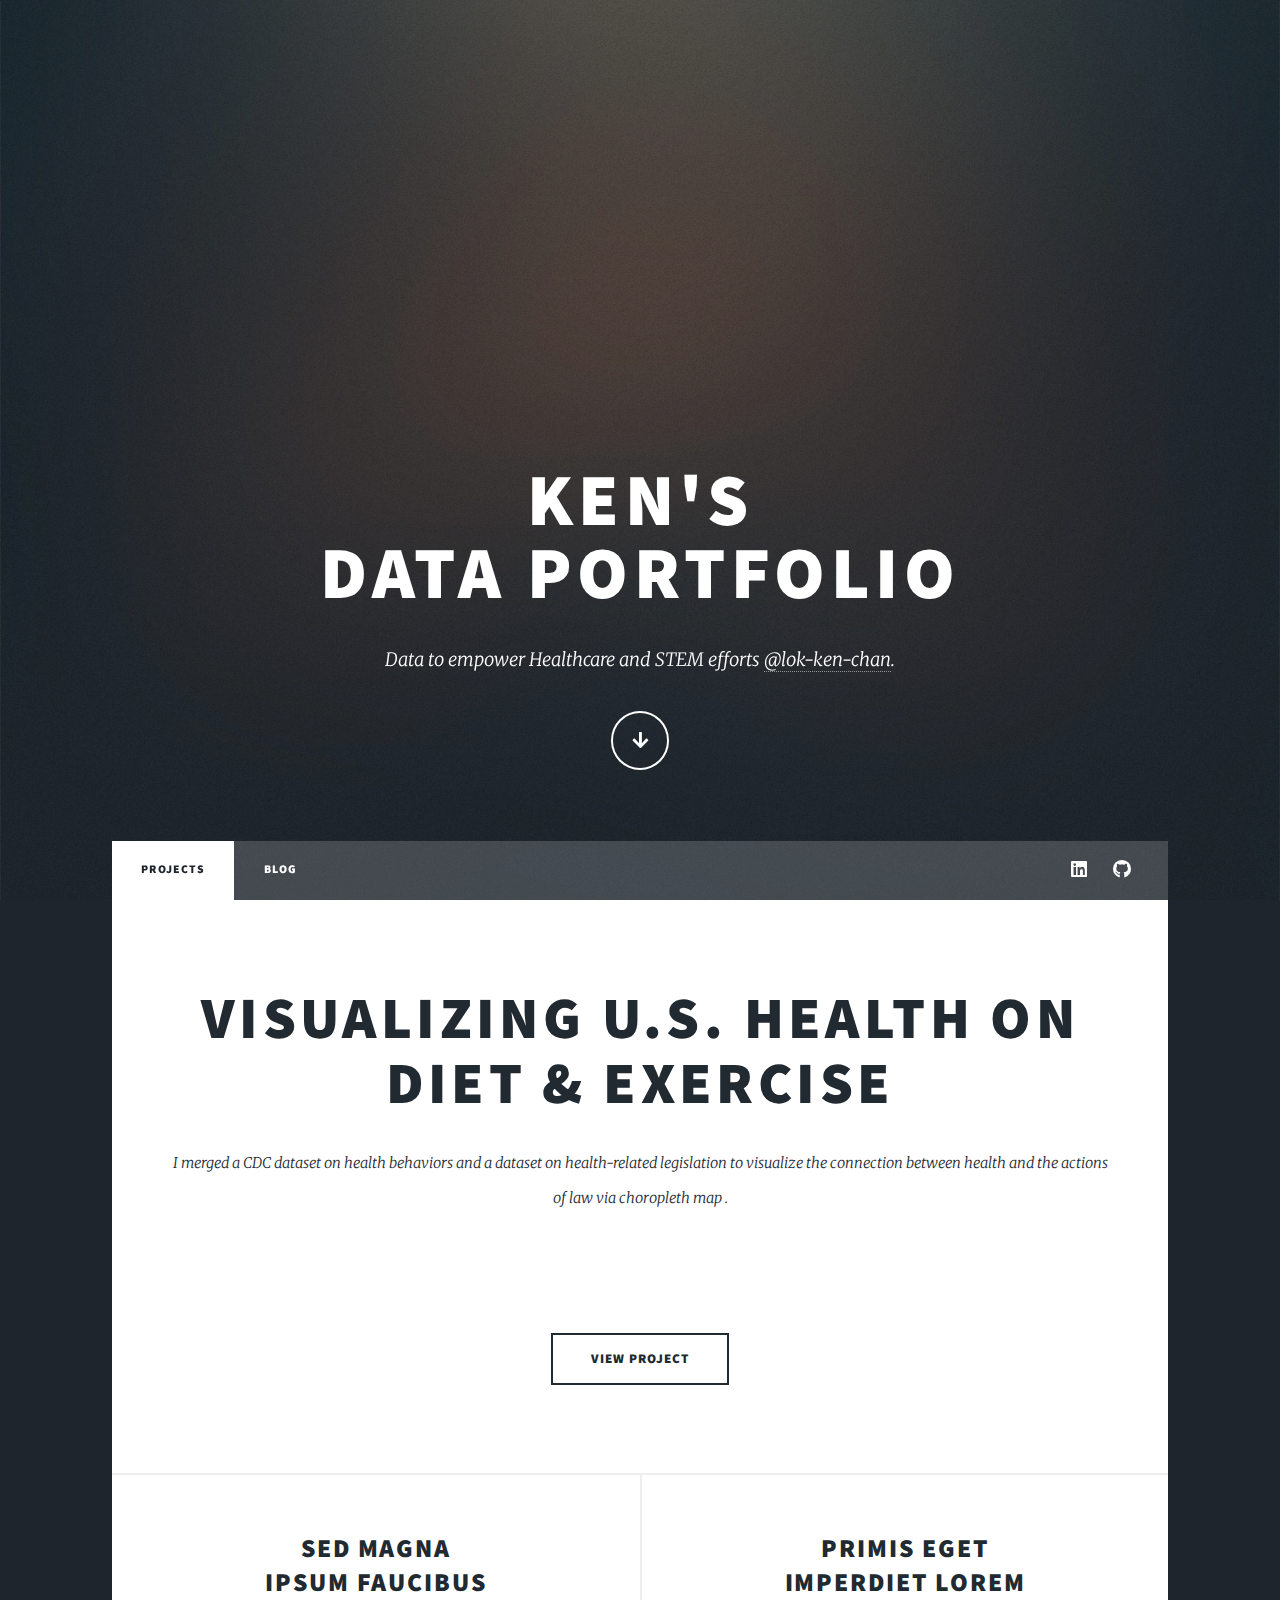
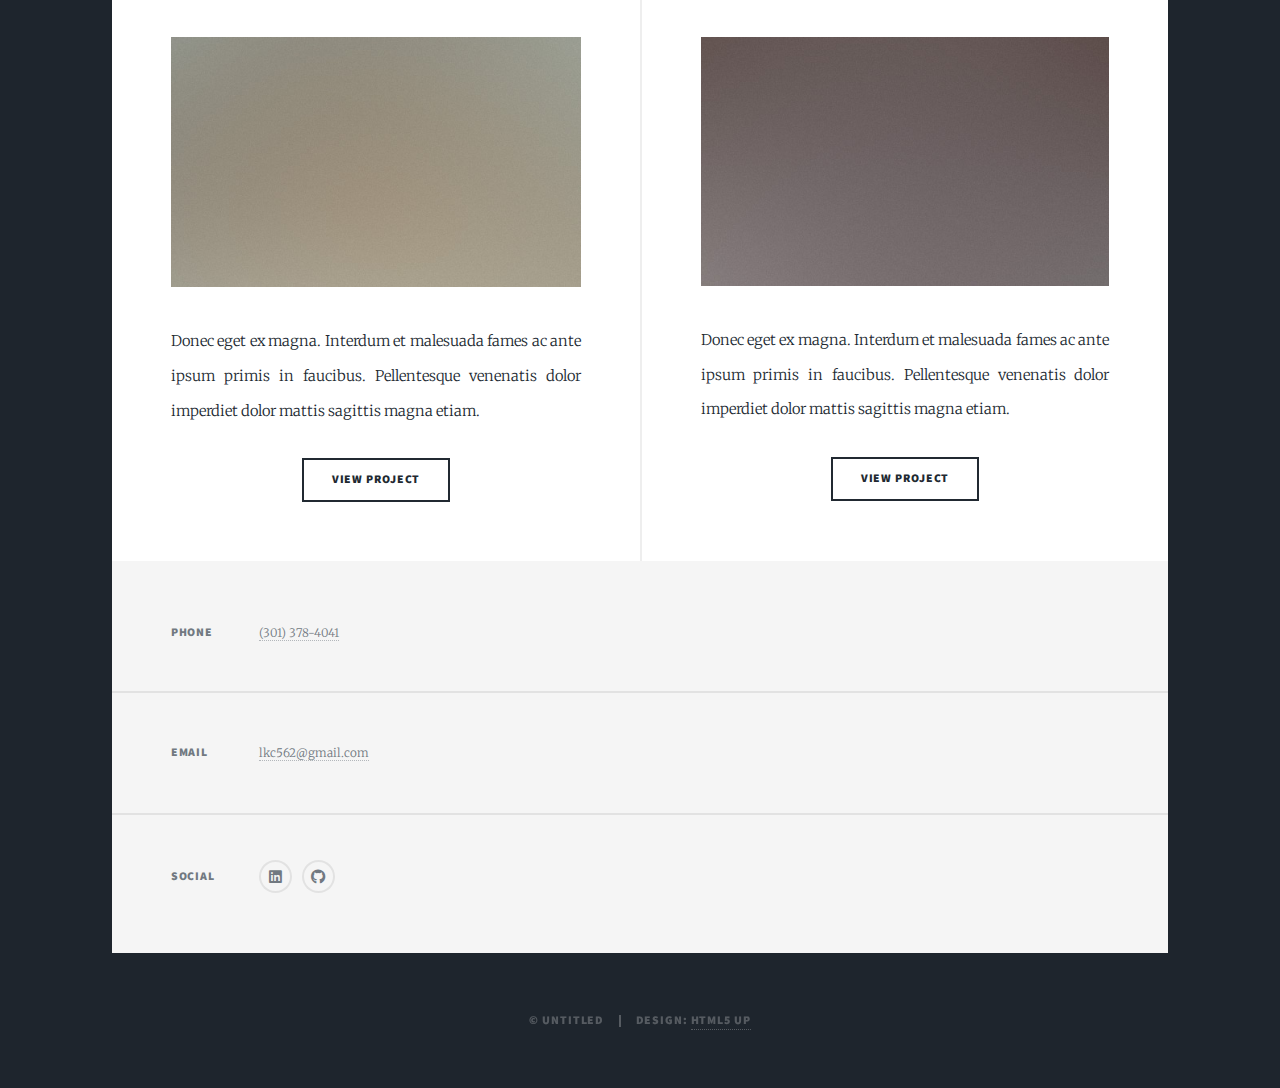
==== index.html @ 9f867cbb "Added new index and blog html files" ====
<!DOCTYPE HTML>
<!--
	Massively by HTML5 UP
	html5up.net | @ajlkn
	Free for personal and commercial use under the CCA 3.0 license (html5up.net/license)
-->
<html>
	<head>
		<title>Ken's Data Portfolio</title>
		<meta charset="utf-8" />
		<meta name="viewport" content="width=device-width, initial-scale=1, user-scalable=no" />
		<link rel="stylesheet" href="assets/css/main.css" />
		<noscript><link rel="stylesheet" href="assets/css/noscript.css" /></noscript>
	</head>
	<body class="is-preload">

		<!-- Wrapper -->
			<div id="wrapper" class="fade-in">

				<!-- Intro -->
					<div id="intro">
						<h1>Ken's<br />
						Data Portfolio </h1>
						<p> Data to empower Healthcare and STEM efforts <a href="https://www.linkedin.com/in/lok-ken-chan/">@lok-ken-chan</a>.</p>
						<ul class="actions">
							<li><a href="#header" class="button icon solid solo fa-arrow-down scrolly">Continue</a></li>
						</ul>
					</div>

				<!-- Header -->
					<header id="header">
						<a href="https://kenudata.blogspot.com/" class="logo">Ken you Data?</a>
					</header>

				<!-- Nav -->
					<nav id="nav">
						<ul class="links">
							<li class="active"><a href="index.html">Projects</a></li>
 							<li><a href="blog.html">Blog</a></li>
<!-- 							<li><a href="elements.html">Elements Reference</a></li> 
 -->						</ul>
						<ul class="icons">
							<li><a href="https://www.linkedin.com/in/lok-ken-chan/" class="icon brands alt fa-linkedin"><span class="label">LinkedIn</span></a></li>
							<li><a href="https://github.com/lokkenchan" class="icon brands alt fa-github"><span class="label">GitHub</span></a></li>						
						</ul>
					</nav>

				<!-- Main -->
					<div id="main">

						<!-- Featured Post -->
							<article class="post featured">
								<header class="major">
									<h2><a href="https://github.com/lokkenchan/CDC_BehaviorPolicy_GeoPlot/blob/main/CDC%20Health%20Behavior%20Geo.ipynb">Visualizing U.S. Health on Diet & Exercise</a></h2>
									<p>I merged a CDC dataset on health behaviors and a dataset on health-related legislation to visualize the connection between health and the actions of law
										 via choropleth map .</p>
								</header>
								<a href="https://github.com/lokkenchan/CDC_BehaviorPolicy_GeoPlot/blob/main/CDC%20Health%20Behavior%20Geo.ipynb" class="image main"><img src="images/CDCmap.png" alt="" /></a>
								<ul class="actions special">
									<li><a href="https://github.com/lokkenchan/CDC_BehaviorPolicy_GeoPlot/blob/main/CDC%20Health%20Behavior%20Geo.ipynb" class="button large">View Project</a></li>
								</ul>
							</article>

						<!-- Posts -->
							<section class="posts">
								<article>
									<header>
										<h2><a href="#">Sed magna<br />
										ipsum faucibus</a></h2>
									</header>
									<a href="#" class="image fit"><img src="images/pic02.jpg" alt="" /></a>
									<p>Donec eget ex magna. Interdum et malesuada fames ac ante ipsum primis in faucibus. Pellentesque venenatis dolor imperdiet dolor mattis sagittis magna etiam.</p>
									<ul class="actions special">
										<li><a href="#" class="button">View Project</a></li>
									</ul>
								</article>
								<article>
									<header>
										<h2><a href="#">Primis eget<br />
										imperdiet lorem</a></h2>
									</header>
									<a href="#" class="image fit"><img src="images/pic03.jpg" alt="" /></a>
									<p>Donec eget ex magna. Interdum et malesuada fames ac ante ipsum primis in faucibus. Pellentesque venenatis dolor imperdiet dolor mattis sagittis magna etiam.</p>
									<ul class="actions special">
										<li><a href="#" class="button">View Project</a></li>
									</ul>
								</article>
								<!-- <article>
									<header>
										<span class="date">April 18, 2017</span>
										<h2><a href="#">Ante mattis<br />
										interdum dolor</a></h2>
									</header>
									<a href="#" class="image fit"><img src="images/pic04.jpg" alt="" /></a>
									<p>Donec eget ex magna. Interdum et malesuada fames ac ante ipsum primis in faucibus. Pellentesque venenatis dolor imperdiet dolor mattis sagittis magna etiam.</p>
									<ul class="actions special">
										<li><a href="#" class="button">Full Story</a></li>
									</ul>
								</article>
								<article>
									<header>
										<span class="date">April 14, 2017</span>
										<h2><a href="#">Tempus sed<br />
										nulla imperdiet</a></h2>
									</header>
									<a href="#" class="image fit"><img src="images/pic05.jpg" alt="" /></a>
									<p>Donec eget ex magna. Interdum et malesuada fames ac ante ipsum primis in faucibus. Pellentesque venenatis dolor imperdiet dolor mattis sagittis magna etiam.</p>
									<ul class="actions special">
										<li><a href="#" class="button">Full Story</a></li>
									</ul>
								</article>
								<article>
									<header>
										<span class="date">April 11, 2017</span>
										<h2><a href="#">Odio magna<br />
										sed consectetur</a></h2>
									</header>
									<a href="#" class="image fit"><img src="images/pic06.jpg" alt="" /></a>
									<p>Donec eget ex magna. Interdum et malesuada fames ac ante ipsum primis in faucibus. Pellentesque venenatis dolor imperdiet dolor mattis sagittis magna etiam.</p>
									<ul class="actions special">
										<li><a href="#" class="button">Full Story</a></li>
									</ul>
								</article>
								<article>
									<header>
										<span class="date">April 7, 2017</span>
										<h2><a href="#">Augue lorem<br />
										primis vestibulum</a></h2>
									</header>
									<a href="#" class="image fit"><img src="images/pic07.jpg" alt="" /></a>
									<p>Donec eget ex magna. Interdum et malesuada fames ac ante ipsum primis in faucibus. Pellentesque venenatis dolor imperdiet dolor mattis sagittis magna etiam.</p>
									<ul class="actions special">
										<li><a href="#" class="button">Full Story</a></li>
									</ul>
								</article> -->
							</section>
							
					

					</div>

				<!-- Footer -->
					<footer id="footer">
						
						<section class="split contact">
							<!-- <section class="alt">
								<h3>Address</h3>
								<p>Frederick, MD</p>
							</section> -->
							<section>
								<h3>Phone</h3>
								<p><a href="#">(301) 378-4041</a></p>
							</section>
							<section>
								<h3>Email</h3>
								<p><a href="#">lkc562@gmail.com</a></p>
							</section>
							<section>
								<h3>Social</h3>
								<ul class="icons alt">
									<li><a href="https://www.linkedin.com/in/lok-ken-chan/" class="icon brands alt fa-linkedin"><span class="label">LinkedIn</span></a></li>
									<li><a href="https://github.com/lokkenchan" class="icon brands alt fa-github"><span class="label">GitHub</span></a></li>
								</ul>
							</section>
						</section>
					</footer>

				<!-- Copyright -->
					<div id="copyright">
						<ul><li>&copy; Untitled</li><li>Design: <a href="https://html5up.net">HTML5 UP</a></li></ul>
					</div>

			</div>

		<!-- Scripts -->
			<script src="assets/js/jquery.min.js"></script>
			<script src="assets/js/jquery.scrollex.min.js"></script>
			<script src="assets/js/jquery.scrolly.min.js"></script>
			<script src="assets/js/browser.min.js"></script>
			<script src="assets/js/breakpoints.min.js"></script>
			<script src="assets/js/util.js"></script>
			<script src="assets/js/main.js"></script>

	</body>
</html>
---- assets/css/main.css ----
@import url(fontawesome-all.min.css);
@import url("https://fonts.googleapis.com/css?family=Merriweather:300,700,300italic,700italic|Source+Sans+Pro:900");

/*
	Massively by HTML5 UP
	html5up.net | @ajlkn
	Free for personal and commercial use under the CCA 3.0 license (html5up.net/license)
*/

html, body, div, span, applet, object,
iframe, h1, h2, h3, h4, h5, h6, p, blockquote,
pre, a, abbr, acronym, address, big, cite,
code, del, dfn, em, img, ins, kbd, q, s, samp,
small, strike, strong, sub, sup, tt, var, b,
u, i, center, dl, dt, dd, ol, ul, li, fieldset,
form, label, legend, table, caption, tbody,
tfoot, thead, tr, th, td, article, aside,
canvas, details, embed, figure, figcaption,
footer, header, hgroup, menu, nav, output, ruby,
section, summary, time, mark, audio, video {
	margin: 0;
	padding: 0;
	border: 0;
	font-size: 100%;
	font: inherit;
	vertical-align: baseline;}

article, aside, details, figcaption, figure,
footer, header, hgroup, menu, nav, section {
	display: block;}

body {
	line-height: 1;
}

ol, ul {
	list-style: none;
}

blockquote, q {
	quotes: none;
}

	blockquote:before, blockquote:after, q:before, q:after {
		content: '';
		content: none;
	}

table {
	border-collapse: collapse;
	border-spacing: 0;
}

body {
	-webkit-text-size-adjust: none;
}

mark {
	background-color: transparent;
	color: inherit;
}

input::-moz-focus-inner {
	border: 0;
	padding: 0;
}

input, select, textarea {
	-moz-appearance: none;
	-webkit-appearance: none;
	-ms-appearance: none;
	appearance: none;
}

/* Basic */

	@-ms-viewport {
		width: device-width;
	}

	body {
		-ms-overflow-style: scrollbar;
	}

	@media screen and (max-width: 480px) {

		html, body {
			min-width: 320px;
		}

	}

	html {
		box-sizing: border-box;
	}

	*, *:before, *:after {
		box-sizing: inherit;
	}

	body {
		background-color: #1e252d;
	}

		body.is-preload *, body.is-preload *:before, body.is-preload *:after {
			-moz-animation: none !important;
			-webkit-animation: none !important;
			-ms-animation: none !important;
			animation: none !important;
			-moz-transition: none !important;
			-webkit-transition: none !important;
			-ms-transition: none !important;
			transition: none !important;
		}

/* Type */

	html {
		font-size: 16pt;
	}

		@media screen and (max-width: 1680px) {

			html {
				font-size: 12pt;
			}

		}

		@media screen and (max-width: 1280px) {

			html {
				font-size: 11pt;
			}

		}

		@media screen and (max-width: 360px) {

			html {
				font-size: 10pt;
			}

		}

	body {
		color: #212931;
	}

	body, input, select, textarea {
		font-family: "Merriweather", Georgia, serif;
		font-weight: 300;
		font-size: 1rem;
		line-height: 2.375;
	}

	a {
		-moz-transition: color 0.2s ease-in-out, background-color 0.2s ease-in-out, border-color 0.2s ease-in-out, box-shadow 0.2s ease-in-out;
		-webkit-transition: color 0.2s ease-in-out, background-color 0.2s ease-in-out, border-color 0.2s ease-in-out, box-shadow 0.2s ease-in-out;
		-ms-transition: color 0.2s ease-in-out, background-color 0.2s ease-in-out, border-color 0.2s ease-in-out, box-shadow 0.2s ease-in-out;
		transition: color 0.2s ease-in-out, background-color 0.2s ease-in-out, border-color 0.2s ease-in-out, box-shadow 0.2s ease-in-out;
		border-bottom: dotted 1px;
		text-decoration: none;
	}

		a:hover {
			border-bottom-color: transparent;
		}

	strong, b {
		font-weight: 600;
	}

	em, i {
		font-style: italic;
	}

	p {
		text-align: justify;
		margin: 0 0 2rem 0;
	}

	h1, h2, h3, h4, h5, h6 {
		font-family: "Source Sans Pro", Helvetica, sans-serif;
		font-weight: 900;
		line-height: 1.5;
		letter-spacing: 0.075em;
		text-transform: uppercase;
		margin: 0 0 1rem 0;
	}

		h1 a, h2 a, h3 a, h4 a, h5 a, h6 a {
			border-bottom: 0;
			color: inherit;
			text-decoration: none;
		}

	h1 {
		font-size: 4rem;
		line-height: 1.1;
		margin: 0 0 2rem 0;
	}

	h2 {
		font-size: 1.75rem;
		line-height: 1.3;
		margin: 0 0 1.5rem 0;
	}

	h3 {
		font-size: 1.25rem;
		margin: 0 0 1.5rem 0;
	}

	h4 {
		font-size: 1rem;
	}

	h5 {
		font-size: 0.9rem;
	}

	h6 {
		font-size: 0.8rem;
	}

	sub {
		font-size: 0.8rem;
		position: relative;
		top: 0.5rem;
	}

	sup {
		font-size: 0.8rem;
		position: relative;
		top: -0.5rem;
	}

	blockquote {
		border-left: solid 4px;
		font-style: italic;
		margin: 0 0 2rem 0;
		padding: 0.5rem 0 0.5rem 2rem;
	}

	code {
		border: solid 2px;
		font-family: "Courier New", monospace;
		font-size: 0.9rem;
		margin: 0 0.25rem;
		padding: 0.25rem 0.65rem;
	}

	pre {
		-webkit-overflow-scrolling: touch;
		font-family: "Courier New", monospace;
		font-size: 0.9rem;
		margin: 0 0 2rem 0;
	}

		pre code {
			display: block;
			line-height: 1.75;
			padding: 1rem 1.5rem;
			overflow-x: auto;
		}

	hr {
		border: 0;
		border-bottom: solid 2px;
		margin: 3rem 0;
	}

		hr.major {
			margin: 5rem 0;
		}

	.align-left {
		text-align: left;
	}

	.align-center {
		text-align: center;
	}

	.align-right {
		text-align: right;
	}

	input, select, textarea {
		color: #212931;
	}

	a {
		color: #212931;
		border-bottom-color: rgba(33, 41, 49, 0.5);
	}

		a:hover {
			border-bottom-color: transparent;
			color: #18bfef !important;
		}

	strong, b {
		color: #212931;
	}

	h1, h2, h3, h4, h5, h6 {
		color: #212931;
	}

	blockquote {
		border-left-color: #eeeeee;
	}

	code {
		background: rgba(220, 220, 220, 0.25);
		border-color: #eeeeee;
	}

	hr {
		border-bottom-color: #eeeeee;
	}

/* Row */

	.row {
		display: flex;
		flex-wrap: wrap;
		box-sizing: border-box;
		align-items: stretch;
	}

		.row > * {
			box-sizing: border-box;
		}

		.row.gtr-uniform > * > :last-child {
			margin-bottom: 0;
		}

		.row.aln-left {
			justify-content: flex-start;
		}

		.row.aln-center {
			justify-content: center;
		}

		.row.aln-right {
			justify-content: flex-end;
		}

		.row.aln-top {
			align-items: flex-start;
		}

		.row.aln-middle {
			align-items: center;
		}

		.row.aln-bottom {
			align-items: flex-end;
		}

		.row > .imp {
			order: -1;
		}

		.row > .col-1 {
			width: 8.33333%;
		}

		.row > .off-1 {
			margin-left: 8.33333%;
		}

		.row > .col-2 {
			width: 16.66667%;
		}

		.row > .off-2 {
			margin-left: 16.66667%;
		}

		.row > .col-3 {
			width: 25%;
		}

		.row > .off-3 {
			margin-left: 25%;
		}

		.row > .col-4 {
			width: 33.33333%;
		}

		.row > .off-4 {
			margin-left: 33.33333%;
		}

		.row > .col-5 {
			width: 41.66667%;
		}

		.row > .off-5 {
			margin-left: 41.66667%;
		}

		.row > .col-6 {
			width: 50%;
		}

		.row > .off-6 {
			margin-left: 50%;
		}

		.row > .col-7 {
			width: 58.33333%;
		}

		.row > .off-7 {
			margin-left: 58.33333%;
		}

		.row > .col-8 {
			width: 66.66667%;
		}

		.row > .off-8 {
			margin-left: 66.66667%;
		}

		.row > .col-9 {
			width: 75%;
		}

		.row > .off-9 {
			margin-left: 75%;
		}

		.row > .col-10 {
			width: 83.33333%;
		}

		.row > .off-10 {
			margin-left: 83.33333%;
		}

		.row > .col-11 {
			width: 91.66667%;
		}

		.row > .off-11 {
			margin-left: 91.66667%;
		}

		.row > .col-12 {
			width: 100%;
		}

		.row > .off-12 {
			margin-left: 100%;
		}

		.row.gtr-0 {
			margin-top: 0;
			margin-left: 0rem;
		}

			.row.gtr-0 > * {
				padding: 0 0 0 0rem;
			}

			.row.gtr-0.gtr-uniform {
				margin-top: 0rem;
			}

				.row.gtr-0.gtr-uniform > * {
					padding-top: 0rem;
				}

		.row.gtr-25 {
			margin-top: 0;
			margin-left: -0.375rem;
		}

			.row.gtr-25 > * {
				padding: 0 0 0 0.375rem;
			}

			.row.gtr-25.gtr-uniform {
				margin-top: -0.375rem;
			}

				.row.gtr-25.gtr-uniform > * {
					padding-top: 0.375rem;
				}

		.row.gtr-50 {
			margin-top: 0;
			margin-left: -0.75rem;
		}

			.row.gtr-50 > * {
				padding: 0 0 0 0.75rem;
			}

			.row.gtr-50.gtr-uniform {
				margin-top: -0.75rem;
			}

				.row.gtr-50.gtr-uniform > * {
					padding-top: 0.75rem;
				}

		.row {
			margin-top: 0;
			margin-left: -1.5rem;
		}

			.row > * {
				padding: 0 0 0 1.5rem;
			}

			.row.gtr-uniform {
				margin-top: -1.5rem;
			}

				.row.gtr-uniform > * {
					padding-top: 1.5rem;
				}

		.row.gtr-150 {
			margin-top: 0;
			margin-left: -2.25rem;
		}

			.row.gtr-150 > * {
				padding: 0 0 0 2.25rem;
			}

			.row.gtr-150.gtr-uniform {
				margin-top: -2.25rem;
			}

				.row.gtr-150.gtr-uniform > * {
					padding-top: 2.25rem;
				}

		.row.gtr-200 {
			margin-top: 0;
			margin-left: -3rem;
		}

			.row.gtr-200 > * {
				padding: 0 0 0 3rem;
			}

			.row.gtr-200.gtr-uniform {
				margin-top: -3rem;
			}

				.row.gtr-200.gtr-uniform > * {
					padding-top: 3rem;
				}

		@media screen and (max-width: 1680px) {

			.row {
				display: flex;
				flex-wrap: wrap;
				box-sizing: border-box;
				align-items: stretch;
			}

				.row > * {
					box-sizing: border-box;
				}

				.row.gtr-uniform > * > :last-child {
					margin-bottom: 0;
				}

				.row.aln-left {
					justify-content: flex-start;
				}

				.row.aln-center {
					justify-content: center;
				}

				.row.aln-right {
					justify-content: flex-end;
				}

				.row.aln-top {
					align-items: flex-start;
				}

				.row.aln-middle {
					align-items: center;
				}

				.row.aln-bottom {
					align-items: flex-end;
				}

				.row > .imp-xlarge {
					order: -1;
				}

				.row > .col-1-xlarge {
					width: 8.33333%;
				}

				.row > .off-1-xlarge {
					margin-left: 8.33333%;
				}

				.row > .col-2-xlarge {
					width: 16.66667%;
				}

				.row > .off-2-xlarge {
					margin-left: 16.66667%;
				}

				.row > .col-3-xlarge {
					width: 25%;
				}

				.row > .off-3-xlarge {
					margin-left: 25%;
				}

				.row > .col-4-xlarge {
					width: 33.33333%;
				}

				.row > .off-4-xlarge {
					margin-left: 33.33333%;
				}

				.row > .col-5-xlarge {
					width: 41.66667%;
				}

				.row > .off-5-xlarge {
					margin-left: 41.66667%;
				}

				.row > .col-6-xlarge {
					width: 50%;
				}

				.row > .off-6-xlarge {
					margin-left: 50%;
				}

				.row > .col-7-xlarge {
					width: 58.33333%;
				}

				.row > .off-7-xlarge {
					margin-left: 58.33333%;
				}

				.row > .col-8-xlarge {
					width: 66.66667%;
				}

				.row > .off-8-xlarge {
					margin-left: 66.66667%;
				}

				.row > .col-9-xlarge {
					width: 75%;
				}

				.row > .off-9-xlarge {
					margin-left: 75%;
				}

				.row > .col-10-xlarge {
					width: 83.33333%;
				}

				.row > .off-10-xlarge {
					margin-left: 83.33333%;
				}

				.row > .col-11-xlarge {
					width: 91.66667%;
				}

				.row > .off-11-xlarge {
					margin-left: 91.66667%;
				}

				.row > .col-12-xlarge {
					width: 100%;
				}

				.row > .off-12-xlarge {
					margin-left: 100%;
				}

				.row.gtr-0 {
					margin-top: 0;
					margin-left: 0rem;
				}

					.row.gtr-0 > * {
						padding: 0 0 0 0rem;
					}

					.row.gtr-0.gtr-uniform {
						margin-top: 0rem;
					}

						.row.gtr-0.gtr-uniform > * {
							padding-top: 0rem;
						}

				.row.gtr-25 {
					margin-top: 0;
					margin-left: -0.375rem;
				}

					.row.gtr-25 > * {
						padding: 0 0 0 0.375rem;
					}

					.row.gtr-25.gtr-uniform {
						margin-top: -0.375rem;
					}

						.row.gtr-25.gtr-uniform > * {
							padding-top: 0.375rem;
						}

				.row.gtr-50 {
					margin-top: 0;
					margin-left: -0.75rem;
				}

					.row.gtr-50 > * {
						padding: 0 0 0 0.75rem;
					}

					.row.gtr-50.gtr-uniform {
						margin-top: -0.75rem;
					}

						.row.gtr-50.gtr-uniform > * {
							padding-top: 0.75rem;
						}

				.row {
					margin-top: 0;
					margin-left: -1.5rem;
				}

					.row > * {
						padding: 0 0 0 1.5rem;
					}

					.row.gtr-uniform {
						margin-top: -1.5rem;
					}

						.row.gtr-uniform > * {
							padding-top: 1.5rem;
						}

				.row.gtr-150 {
					margin-top: 0;
					margin-left: -2.25rem;
				}

					.row.gtr-150 > * {
						padding: 0 0 0 2.25rem;
					}

					.row.gtr-150.gtr-uniform {
						margin-top: -2.25rem;
					}

						.row.gtr-150.gtr-uniform > * {
							padding-top: 2.25rem;
						}

				.row.gtr-200 {
					margin-top: 0;
					margin-left: -3rem;
				}

					.row.gtr-200 > * {
						padding: 0 0 0 3rem;
					}

					.row.gtr-200.gtr-uniform {
						margin-top: -3rem;
					}

						.row.gtr-200.gtr-uniform > * {
							padding-top: 3rem;
						}

		}

		@media screen and (max-width: 1280px) {

			.row {
				display: flex;
				flex-wrap: wrap;
				box-sizing: border-box;
				align-items: stretch;
			}

				.row > * {
					box-sizing: border-box;
				}

				.row.gtr-uniform > * > :last-child {
					margin-bottom: 0;
				}

				.row.aln-left {
					justify-content: flex-start;
				}

				.row.aln-center {
					justify-content: center;
				}

				.row.aln-right {
					justify-content: flex-end;
				}

				.row.aln-top {
					align-items: flex-start;
				}

				.row.aln-middle {
					align-items: center;
				}

				.row.aln-bottom {
					align-items: flex-end;
				}

				.row > .imp-large {
					order: -1;
				}

				.row > .col-1-large {
					width: 8.33333%;
				}

				.row > .off-1-large {
					margin-left: 8.33333%;
				}

				.row > .col-2-large {
					width: 16.66667%;
				}

				.row > .off-2-large {
					margin-left: 16.66667%;
				}

				.row > .col-3-large {
					width: 25%;
				}

				.row > .off-3-large {
					margin-left: 25%;
				}

				.row > .col-4-large {
					width: 33.33333%;
				}

				.row > .off-4-large {
					margin-left: 33.33333%;
				}

				.row > .col-5-large {
					width: 41.66667%;
				}

				.row > .off-5-large {
					margin-left: 41.66667%;
				}

				.row > .col-6-large {
					width: 50%;
				}

				.row > .off-6-large {
					margin-left: 50%;
				}

				.row > .col-7-large {
					width: 58.33333%;
				}

				.row > .off-7-large {
					margin-left: 58.33333%;
				}

				.row > .col-8-large {
					width: 66.66667%;
				}

				.row > .off-8-large {
					margin-left: 66.66667%;
				}

				.row > .col-9-large {
					width: 75%;
				}

				.row > .off-9-large {
					margin-left: 75%;
				}

				.row > .col-10-large {
					width: 83.33333%;
				}

				.row > .off-10-large {
					margin-left: 83.33333%;
				}

				.row > .col-11-large {
					width: 91.66667%;
				}

				.row > .off-11-large {
					margin-left: 91.66667%;
				}

				.row > .col-12-large {
					width: 100%;
				}

				.row > .off-12-large {
					margin-left: 100%;
				}

				.row.gtr-0 {
					margin-top: 0;
					margin-left: 0rem;
				}

					.row.gtr-0 > * {
						padding: 0 0 0 0rem;
					}

					.row.gtr-0.gtr-uniform {
						margin-top: 0rem;
					}

						.row.gtr-0.gtr-uniform > * {
							padding-top: 0rem;
						}

				.row.gtr-25 {
					margin-top: 0;
					margin-left: -0.375rem;
				}

					.row.gtr-25 > * {
						padding: 0 0 0 0.375rem;
					}

					.row.gtr-25.gtr-uniform {
						margin-top: -0.375rem;
					}

						.row.gtr-25.gtr-uniform > * {
							padding-top: 0.375rem;
						}

				.row.gtr-50 {
					margin-top: 0;
					margin-left: -0.75rem;
				}

					.row.gtr-50 > * {
						padding: 0 0 0 0.75rem;
					}

					.row.gtr-50.gtr-uniform {
						margin-top: -0.75rem;
					}

						.row.gtr-50.gtr-uniform > * {
							padding-top: 0.75rem;
						}

				.row {
					margin-top: 0;
					margin-left: -1.5rem;
				}

					.row > * {
						padding: 0 0 0 1.5rem;
					}

					.row.gtr-uniform {
						margin-top: -1.5rem;
					}

						.row.gtr-uniform > * {
							padding-top: 1.5rem;
						}

				.row.gtr-150 {
					margin-top: 0;
					margin-left: -2.25rem;
				}

					.row.gtr-150 > * {
						padding: 0 0 0 2.25rem;
					}

					.row.gtr-150.gtr-uniform {
						margin-top: -2.25rem;
					}

						.row.gtr-150.gtr-uniform > * {
							padding-top: 2.25rem;
						}

				.row.gtr-200 {
					margin-top: 0;
					margin-left: -3rem;
				}

					.row.gtr-200 > * {
						padding: 0 0 0 3rem;
					}

					.row.gtr-200.gtr-uniform {
						margin-top: -3rem;
					}

						.row.gtr-200.gtr-uniform > * {
							padding-top: 3rem;
						}

		}

		@media screen and (max-width: 980px) {

			.row {
				display: flex;
				flex-wrap: wrap;
				box-sizing: border-box;
				align-items: stretch;
			}

				.row > * {
					box-sizing: border-box;
				}

				.row.gtr-uniform > * > :last-child {
					margin-bottom: 0;
				}

				.row.aln-left {
					justify-content: flex-start;
				}

				.row.aln-center {
					justify-content: center;
				}

				.row.aln-right {
					justify-content: flex-end;
				}

				.row.aln-top {
					align-items: flex-start;
				}

				.row.aln-middle {
					align-items: center;
				}

				.row.aln-bottom {
					align-items: flex-end;
				}

				.row > .imp-medium {
					order: -1;
				}

				.row > .col-1-medium {
					width: 8.33333%;
				}

				.row > .off-1-medium {
					margin-left: 8.33333%;
				}

				.row > .col-2-medium {
					width: 16.66667%;
				}

				.row > .off-2-medium {
					margin-left: 16.66667%;
				}

				.row > .col-3-medium {
					width: 25%;
				}

				.row > .off-3-medium {
					margin-left: 25%;
				}

				.row > .col-4-medium {
					width: 33.33333%;
				}

				.row > .off-4-medium {
					margin-left: 33.33333%;
				}

				.row > .col-5-medium {
					width: 41.66667%;
				}

				.row > .off-5-medium {
					margin-left: 41.66667%;
				}

				.row > .col-6-medium {
					width: 50%;
				}

				.row > .off-6-medium {
					margin-left: 50%;
				}

				.row > .col-7-medium {
					width: 58.33333%;
				}

				.row > .off-7-medium {
					margin-left: 58.33333%;
				}

				.row > .col-8-medium {
					width: 66.66667%;
				}

				.row > .off-8-medium {
					margin-left: 66.66667%;
				}

				.row > .col-9-medium {
					width: 75%;
				}

				.row > .off-9-medium {
					margin-left: 75%;
				}

				.row > .col-10-medium {
					width: 83.33333%;
				}

				.row > .off-10-medium {
					margin-left: 83.33333%;
				}

				.row > .col-11-medium {
					width: 91.66667%;
				}

				.row > .off-11-medium {
					margin-left: 91.66667%;
				}

				.row > .col-12-medium {
					width: 100%;
				}

				.row > .off-12-medium {
					margin-left: 100%;
				}

				.row.gtr-0 {
					margin-top: 0;
					margin-left: 0rem;
				}

					.row.gtr-0 > * {
						padding: 0 0 0 0rem;
					}

					.row.gtr-0.gtr-uniform {
						margin-top: 0rem;
					}

						.row.gtr-0.gtr-uniform > * {
							padding-top: 0rem;
						}

				.row.gtr-25 {
					margin-top: 0;
					margin-left: -0.375rem;
				}

					.row.gtr-25 > * {
						padding: 0 0 0 0.375rem;
					}

					.row.gtr-25.gtr-uniform {
						margin-top: -0.375rem;
					}

						.row.gtr-25.gtr-uniform > * {
							padding-top: 0.375rem;
						}

				.row.gtr-50 {
					margin-top: 0;
					margin-left: -0.75rem;
				}

					.row.gtr-50 > * {
						padding: 0 0 0 0.75rem;
					}

					.row.gtr-50.gtr-uniform {
						margin-top: -0.75rem;
					}

						.row.gtr-50.gtr-uniform > * {
							padding-top: 0.75rem;
						}

				.row {
					margin-top: 0;
					margin-left: -1.5rem;
				}

					.row > * {
						padding: 0 0 0 1.5rem;
					}

					.row.gtr-uniform {
						margin-top: -1.5rem;
					}

						.row.gtr-uniform > * {
							padding-top: 1.5rem;
						}

				.row.gtr-150 {
					margin-top: 0;
					margin-left: -2.25rem;
				}

					.row.gtr-150 > * {
						padding: 0 0 0 2.25rem;
					}

					.row.gtr-150.gtr-uniform {
						margin-top: -2.25rem;
					}

						.row.gtr-150.gtr-uniform > * {
							padding-top: 2.25rem;
						}

				.row.gtr-200 {
					margin-top: 0;
					margin-left: -3rem;
				}

					.row.gtr-200 > * {
						padding: 0 0 0 3rem;
					}

					.row.gtr-200.gtr-uniform {
						margin-top: -3rem;
					}

						.row.gtr-200.gtr-uniform > * {
							padding-top: 3rem;
						}

		}

		@media screen and (max-width: 736px) {

			.row {
				display: flex;
				flex-wrap: wrap;
				box-sizing: border-box;
				align-items: stretch;
			}

				.row > * {
					box-sizing: border-box;
				}

				.row.gtr-uniform > * > :last-child {
					margin-bottom: 0;
				}

				.row.aln-left {
					justify-content: flex-start;
				}

				.row.aln-center {
					justify-content: center;
				}

				.row.aln-right {
					justify-content: flex-end;
				}

				.row.aln-top {
					align-items: flex-start;
				}

				.row.aln-middle {
					align-items: center;
				}

				.row.aln-bottom {
					align-items: flex-end;
				}

				.row > .imp-small {
					order: -1;
				}

				.row > .col-1-small {
					width: 8.33333%;
				}

				.row > .off-1-small {
					margin-left: 8.33333%;
				}

				.row > .col-2-small {
					width: 16.66667%;
				}

				.row > .off-2-small {
					margin-left: 16.66667%;
				}

				.row > .col-3-small {
					width: 25%;
				}

				.row > .off-3-small {
					margin-left: 25%;
				}

				.row > .col-4-small {
					width: 33.33333%;
				}

				.row > .off-4-small {
					margin-left: 33.33333%;
				}

				.row > .col-5-small {
					width: 41.66667%;
				}

				.row > .off-5-small {
					margin-left: 41.66667%;
				}

				.row > .col-6-small {
					width: 50%;
				}

				.row > .off-6-small {
					margin-left: 50%;
				}

				.row > .col-7-small {
					width: 58.33333%;
				}

				.row > .off-7-small {
					margin-left: 58.33333%;
				}

				.row > .col-8-small {
					width: 66.66667%;
				}

				.row > .off-8-small {
					margin-left: 66.66667%;
				}

				.row > .col-9-small {
					width: 75%;
				}

				.row > .off-9-small {
					margin-left: 75%;
				}

				.row > .col-10-small {
					width: 83.33333%;
				}

				.row > .off-10-small {
					margin-left: 83.33333%;
				}

				.row > .col-11-small {
					width: 91.66667%;
				}

				.row > .off-11-small {
					margin-left: 91.66667%;
				}

				.row > .col-12-small {
					width: 100%;
				}

				.row > .off-12-small {
					margin-left: 100%;
				}

				.row.gtr-0 {
					margin-top: 0;
					margin-left: 0rem;
				}

					.row.gtr-0 > * {
						padding: 0 0 0 0rem;
					}

					.row.gtr-0.gtr-uniform {
						margin-top: 0rem;
					}

						.row.gtr-0.gtr-uniform > * {
							padding-top: 0rem;
						}

				.row.gtr-25 {
					margin-top: 0;
					margin-left: -0.375rem;
				}

					.row.gtr-25 > * {
						padding: 0 0 0 0.375rem;
					}

					.row.gtr-25.gtr-uniform {
						margin-top: -0.375rem;
					}

						.row.gtr-25.gtr-uniform > * {
							padding-top: 0.375rem;
						}

				.row.gtr-50 {
					margin-top: 0;
					margin-left: -0.75rem;
				}

					.row.gtr-50 > * {
						padding: 0 0 0 0.75rem;
					}

					.row.gtr-50.gtr-uniform {
						margin-top: -0.75rem;
					}

						.row.gtr-50.gtr-uniform > * {
							padding-top: 0.75rem;
						}

				.row {
					margin-top: 0;
					margin-left: -1.5rem;
				}

					.row > * {
						padding: 0 0 0 1.5rem;
					}

					.row.gtr-uniform {
						margin-top: -1.5rem;
					}

						.row.gtr-uniform > * {
							padding-top: 1.5rem;
						}

				.row.gtr-150 {
					margin-top: 0;
					margin-left: -2.25rem;
				}

					.row.gtr-150 > * {
						padding: 0 0 0 2.25rem;
					}

					.row.gtr-150.gtr-uniform {
						margin-top: -2.25rem;
					}

						.row.gtr-150.gtr-uniform > * {
							padding-top: 2.25rem;
						}

				.row.gtr-200 {
					margin-top: 0;
					margin-left: -3rem;
				}

					.row.gtr-200 > * {
						padding: 0 0 0 3rem;
					}

					.row.gtr-200.gtr-uniform {
						margin-top: -3rem;
					}

						.row.gtr-200.gtr-uniform > * {
							padding-top: 3rem;
						}

		}

		@media screen and (max-width: 480px) {

			.row {
				display: flex;
				flex-wrap: wrap;
				box-sizing: border-box;
				align-items: stretch;
			}

				.row > * {
					box-sizing: border-box;
				}

				.row.gtr-uniform > * > :last-child {
					margin-bottom: 0;
				}

				.row.aln-left {
					justify-content: flex-start;
				}

				.row.aln-center {
					justify-content: center;
				}

				.row.aln-right {
					justify-content: flex-end;
				}

				.row.aln-top {
					align-items: flex-start;
				}

				.row.aln-middle {
					align-items: center;
				}

				.row.aln-bottom {
					align-items: flex-end;
				}

				.row > .imp-xsmall {
					order: -1;
				}

				.row > .col-1-xsmall {
					width: 8.33333%;
				}

				.row > .off-1-xsmall {
					margin-left: 8.33333%;
				}

				.row > .col-2-xsmall {
					width: 16.66667%;
				}

				.row > .off-2-xsmall {
					margin-left: 16.66667%;
				}

				.row > .col-3-xsmall {
					width: 25%;
				}

				.row > .off-3-xsmall {
					margin-left: 25%;
				}

				.row > .col-4-xsmall {
					width: 33.33333%;
				}

				.row > .off-4-xsmall {
					margin-left: 33.33333%;
				}

				.row > .col-5-xsmall {
					width: 41.66667%;
				}

				.row > .off-5-xsmall {
					margin-left: 41.66667%;
				}

				.row > .col-6-xsmall {
					width: 50%;
				}

				.row > .off-6-xsmall {
					margin-left: 50%;
				}

				.row > .col-7-xsmall {
					width: 58.33333%;
				}

				.row > .off-7-xsmall {
					margin-left: 58.33333%;
				}

				.row > .col-8-xsmall {
					width: 66.66667%;
				}

				.row > .off-8-xsmall {
					margin-left: 66.66667%;
				}

				.row > .col-9-xsmall {
					width: 75%;
				}

				.row > .off-9-xsmall {
					margin-left: 75%;
				}

				.row > .col-10-xsmall {
					width: 83.33333%;
				}

				.row > .off-10-xsmall {
					margin-left: 83.33333%;
				}

				.row > .col-11-xsmall {
					width: 91.66667%;
				}

				.row > .off-11-xsmall {
					margin-left: 91.66667%;
				}

				.row > .col-12-xsmall {
					width: 100%;
				}

				.row > .off-12-xsmall {
					margin-left: 100%;
				}

				.row.gtr-0 {
					margin-top: 0;
					margin-left: 0rem;
				}

					.row.gtr-0 > * {
						padding: 0 0 0 0rem;
					}

					.row.gtr-0.gtr-uniform {
						margin-top: 0rem;
					}

						.row.gtr-0.gtr-uniform > * {
							padding-top: 0rem;
						}

				.row.gtr-25 {
					margin-top: 0;
					margin-left: -0.375rem;
				}

					.row.gtr-25 > * {
						padding: 0 0 0 0.375rem;
					}

					.row.gtr-25.gtr-uniform {
						margin-top: -0.375rem;
					}

						.row.gtr-25.gtr-uniform > * {
							padding-top: 0.375rem;
						}

				.row.gtr-50 {
					margin-top: 0;
					margin-left: -0.75rem;
				}

					.row.gtr-50 > * {
						padding: 0 0 0 0.75rem;
					}

					.row.gtr-50.gtr-uniform {
						margin-top: -0.75rem;
					}

						.row.gtr-50.gtr-uniform > * {
							padding-top: 0.75rem;
						}

				.row {
					margin-top: 0;
					margin-left: -1.5rem;
				}

					.row > * {
						padding: 0 0 0 1.5rem;
					}

					.row.gtr-uniform {
						margin-top: -1.5rem;
					}

						.row.gtr-uniform > * {
							padding-top: 1.5rem;
						}

				.row.gtr-150 {
					margin-top: 0;
					margin-left: -2.25rem;
				}

					.row.gtr-150 > * {
						padding: 0 0 0 2.25rem;
					}

					.row.gtr-150.gtr-uniform {
						margin-top: -2.25rem;
					}

						.row.gtr-150.gtr-uniform > * {
							padding-top: 2.25rem;
						}

				.row.gtr-200 {
					margin-top: 0;
					margin-left: -3rem;
				}

					.row.gtr-200 > * {
						padding: 0 0 0 3rem;
					}

					.row.gtr-200.gtr-uniform {
						margin-top: -3rem;
					}

						.row.gtr-200.gtr-uniform > * {
							padding-top: 3rem;
						}

		}

		@media screen and (max-width: 360px) {

			.row {
				display: flex;
				flex-wrap: wrap;
				box-sizing: border-box;
				align-items: stretch;
			}

				.row > * {
					box-sizing: border-box;
				}

				.row.gtr-uniform > * > :last-child {
					margin-bottom: 0;
				}

				.row.aln-left {
					justify-content: flex-start;
				}

				.row.aln-center {
					justify-content: center;
				}

				.row.aln-right {
					justify-content: flex-end;
				}

				.row.aln-top {
					align-items: flex-start;
				}

				.row.aln-middle {
					align-items: center;
				}

				.row.aln-bottom {
					align-items: flex-end;
				}

				.row > .imp-xxsmall {
					order: -1;
				}

				.row > .col-1-xxsmall {
					width: 8.33333%;
				}

				.row > .off-1-xxsmall {
					margin-left: 8.33333%;
				}

				.row > .col-2-xxsmall {
					width: 16.66667%;
				}

				.row > .off-2-xxsmall {
					margin-left: 16.66667%;
				}

				.row > .col-3-xxsmall {
					width: 25%;
				}

				.row > .off-3-xxsmall {
					margin-left: 25%;
				}

				.row > .col-4-xxsmall {
					width: 33.33333%;
				}

				.row > .off-4-xxsmall {
					margin-left: 33.33333%;
				}

				.row > .col-5-xxsmall {
					width: 41.66667%;
				}

				.row > .off-5-xxsmall {
					margin-left: 41.66667%;
				}

				.row > .col-6-xxsmall {
					width: 50%;
				}

				.row > .off-6-xxsmall {
					margin-left: 50%;
				}

				.row > .col-7-xxsmall {
					width: 58.33333%;
				}

				.row > .off-7-xxsmall {
					margin-left: 58.33333%;
				}

				.row > .col-8-xxsmall {
					width: 66.66667%;
				}

				.row > .off-8-xxsmall {
					margin-left: 66.66667%;
				}

				.row > .col-9-xxsmall {
					width: 75%;
				}

				.row > .off-9-xxsmall {
					margin-left: 75%;
				}

				.row > .col-10-xxsmall {
					width: 83.33333%;
				}

				.row > .off-10-xxsmall {
					margin-left: 83.33333%;
				}

				.row > .col-11-xxsmall {
					width: 91.66667%;
				}

				.row > .off-11-xxsmall {
					margin-left: 91.66667%;
				}

				.row > .col-12-xxsmall {
					width: 100%;
				}

				.row > .off-12-xxsmall {
					margin-left: 100%;
				}

				.row.gtr-0 {
					margin-top: 0;
					margin-left: 0rem;
				}

					.row.gtr-0 > * {
						padding: 0 0 0 0rem;
					}

					.row.gtr-0.gtr-uniform {
						margin-top: 0rem;
					}

						.row.gtr-0.gtr-uniform > * {
							padding-top: 0rem;
						}

				.row.gtr-25 {
					margin-top: 0;
					margin-left: -0.375rem;
				}

					.row.gtr-25 > * {
						padding: 0 0 0 0.375rem;
					}

					.row.gtr-25.gtr-uniform {
						margin-top: -0.375rem;
					}

						.row.gtr-25.gtr-uniform > * {
							padding-top: 0.375rem;
						}

				.row.gtr-50 {
					margin-top: 0;
					margin-left: -0.75rem;
				}

					.row.gtr-50 > * {
						padding: 0 0 0 0.75rem;
					}

					.row.gtr-50.gtr-uniform {
						margin-top: -0.75rem;
					}

						.row.gtr-50.gtr-uniform > * {
							padding-top: 0.75rem;
						}

				.row {
					margin-top: 0;
					margin-left: -1.5rem;
				}

					.row > * {
						padding: 0 0 0 1.5rem;
					}

					.row.gtr-uniform {
						margin-top: -1.5rem;
					}

						.row.gtr-uniform > * {
							padding-top: 1.5rem;
						}

				.row.gtr-150 {
					margin-top: 0;
					margin-left: -2.25rem;
				}

					.row.gtr-150 > * {
						padding: 0 0 0 2.25rem;
					}

					.row.gtr-150.gtr-uniform {
						margin-top: -2.25rem;
					}

						.row.gtr-150.gtr-uniform > * {
							padding-top: 2.25rem;
						}

				.row.gtr-200 {
					margin-top: 0;
					margin-left: -3rem;
				}

					.row.gtr-200 > * {
						padding: 0 0 0 3rem;
					}

					.row.gtr-200.gtr-uniform {
						margin-top: -3rem;
					}

						.row.gtr-200.gtr-uniform > * {
							padding-top: 3rem;
						}

		}

/* Box */

	.box {
		border: solid 2px;
		margin-bottom: 2rem;
		padding: 1.5rem;
	}

		.box > :last-child,
		.box > :last-child > :last-child,
		.box > :last-child > :last-child > :last-child {
			margin-bottom: 0;
		}

		.box.alt {
			border: 0;
			border-radius: 0;
			padding: 0;
		}

	.box {
		border-color: #eeeeee;
	}

/* Button */

	input[type="submit"],
	input[type="reset"],
	input[type="button"],
	button,
	.button {
		-moz-appearance: none;
		-webkit-appearance: none;
		-ms-appearance: none;
		appearance: none;
		-moz-transition: background-color 0.2s ease-in-out, box-shadow 0.2s ease-in-out, color 0.2s ease-in-out;
		-webkit-transition: background-color 0.2s ease-in-out, box-shadow 0.2s ease-in-out, color 0.2s ease-in-out;
		-ms-transition: background-color 0.2s ease-in-out, box-shadow 0.2s ease-in-out, color 0.2s ease-in-out;
		transition: background-color 0.2s ease-in-out, box-shadow 0.2s ease-in-out, color 0.2s ease-in-out;
		border: 0;
		border-radius: 0;
		cursor: pointer;
		display: inline-block;
		font-family: "Source Sans Pro", Helvetica, sans-serif;
		font-size: 0.8rem;
		font-weight: 900;
		letter-spacing: 0.075em;
		height: 3rem;
		line-height: 3rem;
		padding: 0 2rem;
		text-align: center;
		text-decoration: none;
		text-transform: uppercase;
		white-space: nowrap;
	}

		input[type="submit"].icon:before,
		input[type="reset"].icon:before,
		input[type="button"].icon:before,
		button.icon:before,
		.button.icon:before {
			margin-right: 0.5rem;
		}

		input[type="submit"].icon.solo,
		input[type="reset"].icon.solo,
		input[type="button"].icon.solo,
		button.icon.solo,
		.button.icon.solo {
			position: relative;
			width: 4rem;
			height: 4rem;
			line-height: 4rem;
			border-radius: 4rem;
			text-indent: 4rem;
			overflow: hidden;
			padding: 0;
			white-space: nowrap;
		}

			input[type="submit"].icon.solo:before,
			input[type="reset"].icon.solo:before,
			input[type="button"].icon.solo:before,
			button.icon.solo:before,
			.button.icon.solo:before {
				position: absolute;
				display: block;
				top: 0;
				left: 0;
				width: inherit;
				height: inherit;
				line-height: inherit;
				font-size: 1.25rem;
				margin-right: 0;
				text-align: center;
				text-indent: 0;
			}

		input[type="submit"].fit,
		input[type="reset"].fit,
		input[type="button"].fit,
		button.fit,
		.button.fit {
			width: 100%;
		}

		input[type="submit"].small,
		input[type="reset"].small,
		input[type="button"].small,
		button.small,
		.button.small {
			font-size: 0.7rem;
			height: 2.5rem;
			line-height: 2.5rem;
			padding: 0 1.5rem;
		}

		input[type="submit"].large,
		input[type="reset"].large,
		input[type="button"].large,
		button.large,
		.button.large {
			font-size: 0.9rem;
			height: 3.5rem;
			line-height: 3.5rem;
			padding: 0 2.75rem;
		}

		@media screen and (max-width: 980px) {

			input[type="submit"],
			input[type="reset"],
			input[type="button"],
			button,
			.button {
				font-size: 0.9rem;
				height: 3.25rem;
				line-height: 3.25rem;
			}

				input[type="submit"].large,
				input[type="reset"].large,
				input[type="button"].large,
				button.large,
				.button.large {
					font-size: 1rem;
					height: 3.75rem;
					line-height: 3.75rem;
				}

		}

		input[type="submit"].disabled, input[type="submit"]:disabled,
		input[type="reset"].disabled,
		input[type="reset"]:disabled,
		input[type="button"].disabled,
		input[type="button"]:disabled,
		button.disabled,
		button:disabled,
		.button.disabled,
		.button:disabled {
			pointer-events: none;
			opacity: 0.25;
		}

	input[type="submit"],
	input[type="reset"],
	input[type="button"],
	button,
	.button {
		background-color: transparent;
		box-shadow: inset 0 0 0 2px #212931;
		color: #212931 !important;
	}

		input[type="submit"]:hover,
		input[type="reset"]:hover,
		input[type="button"]:hover,
		button:hover,
		.button:hover {
			box-shadow: inset 0 0 0 2px #18bfef;
			color: #18bfef !important;
		}

		input[type="submit"].primary,
		input[type="reset"].primary,
		input[type="button"].primary,
		button.primary,
		.button.primary {
			background-color: #212931;
			box-shadow: none;
			color: #ffffff !important;
		}

			input[type="submit"].primary:hover,
			input[type="reset"].primary:hover,
			input[type="button"].primary:hover,
			button.primary:hover,
			.button.primary:hover {
				background-color: #18bfef;
			}

/* Form */

	form {
		margin: 0 0 2rem 0;
	}

		form > :last-child {
			margin-bottom: 0;
		}

		form > .fields {
			display: -moz-flex;
			display: -webkit-flex;
			display: -ms-flex;
			display: flex;
			-moz-flex-wrap: wrap;
			-webkit-flex-wrap: wrap;
			-ms-flex-wrap: wrap;
			flex-wrap: wrap;
			width: calc(100% + 3rem);
			margin: -1.5rem 0 2rem -1.5rem;
		}

			form > .fields > .field {
				-moz-flex-grow: 0;
				-webkit-flex-grow: 0;
				-ms-flex-grow: 0;
				flex-grow: 0;
				-moz-flex-shrink: 0;
				-webkit-flex-shrink: 0;
				-ms-flex-shrink: 0;
				flex-shrink: 0;
				padding: 1.5rem 0 0 1.5rem;
				width: calc(100% - 1.5rem);
			}

				form > .fields > .field.half {
					width: calc(50% - 0.75rem);
				}

				form > .fields > .field.third {
					width: calc(100%/3 - 0.5rem);
				}

				form > .fields > .field.quarter {
					width: calc(25% - 0.375rem);
				}

		@media screen and (max-width: 480px) {

			form > .fields {
				width: calc(100% + 3rem);
				margin: -1.5rem 0 2rem -1.5rem;
			}

				form > .fields > .field {
					padding: 1.5rem 0 0 1.5rem;
					width: calc(100% - 1.5rem);
				}

					form > .fields > .field.half {
						width: calc(100% - 1.5rem);
					}

					form > .fields > .field.third {
						width: calc(100% - 1.5rem);
					}

					form > .fields > .field.quarter {
						width: calc(100% - 1.5rem);
					}

		}

	label {
		display: block;
		font-family: "Source Sans Pro", Helvetica, sans-serif;
		font-weight: 900;
		line-height: 1.5;
		letter-spacing: 0.075em;
		font-size: 0.8rem;
		text-transform: uppercase;
		margin: 0 0 0.75rem 0;
	}

		@media screen and (max-width: 980px) {

			label {
				font-size: 0.9rem;
			}

		}

	input[type="text"],
	input[type="password"],
	input[type="email"],
	select,
	textarea {
		-moz-appearance: none;
		-webkit-appearance: none;
		-ms-appearance: none;
		appearance: none;
		background: transparent;
		border-radius: 0;
		border: solid 2px;
		color: inherit;
		display: block;
		outline: 0;
		padding: 0 1rem;
		text-decoration: none;
		width: 100%;
	}

		input[type="text"]:invalid,
		input[type="password"]:invalid,
		input[type="email"]:invalid,
		select:invalid,
		textarea:invalid {
			box-shadow: none;
		}

	select {
		background-size: 1.25rem;
		background-repeat: no-repeat;
		background-position: calc(100% - 1rem) center;
		height: 3rem;
		padding-right: 3rem;
		text-overflow: ellipsis;
	}

		select:focus::-ms-value {
			background-color: transparent;
		}

		select::-ms-expand {
			display: none;
		}

	input[type="text"],
	input[type="password"],
	input[type="email"],
	select {
		height: 3rem;
	}

	textarea {
		padding: 0.75rem 1rem;
	}

	input[type="checkbox"],
	input[type="radio"] {
		-moz-appearance: none;
		-webkit-appearance: none;
		-ms-appearance: none;
		appearance: none;
		display: block;
		float: left;
		margin-right: -2rem;
		opacity: 0;
		width: 1rem;
		z-index: -1;
	}

		input[type="checkbox"] + label,
		input[type="radio"] + label {
			text-decoration: none;
			cursor: pointer;
			display: inline-block;
			font-size: 1rem;
			letter-spacing: 0;
			font-family: "Merriweather", Georgia, serif;
			text-transform: none;
			font-weight: 300;
			padding-left: 2.8rem;
			padding-right: 1rem;
			position: relative;
		}

			input[type="checkbox"] + label:before,
			input[type="radio"] + label:before {
				-moz-osx-font-smoothing: grayscale;
				-webkit-font-smoothing: antialiased;
				display: inline-block;
				font-style: normal;
				font-variant: normal;
				text-rendering: auto;
				line-height: 1;
				text-transform: none !important;
				font-family: 'Font Awesome 5 Free';
				font-weight: 900;
			}

			input[type="checkbox"] + label:before,
			input[type="radio"] + label:before {
				border-radius: 0;
				border: solid 2px;
				content: '';
				display: inline-block;
				font-size: 0.8rem;
				height: 1.8rem;
				left: 0;
				line-height: 1.65rem;
				position: absolute;
				text-align: center;
				top: -0.125rem;
				width: 1.8rem;
			}

		input[type="checkbox"]:checked + label:before,
		input[type="radio"]:checked + label:before {
			content: '\f00c';
		}

	input[type="checkbox"] + label:before {
		border-radius: 0;
	}

	input[type="radio"] + label:before {
		border-radius: 100%;
	}

	::-webkit-input-placeholder {
		opacity: 1.0;
	}

	:-moz-placeholder {
		opacity: 1.0;
	}

	::-moz-placeholder {
		opacity: 1.0;
	}

	:-ms-input-placeholder {
		opacity: 1.0;
	}

	label {
		color: #212931;
	}

	input[type="text"],
	input[type="password"],
	input[type="email"],
	select,
	textarea {
		border-color: #eeeeee;
	}

		input[type="text"]:focus,
		input[type="password"]:focus,
		input[type="email"]:focus,
		select:focus,
		textarea:focus {
			border-color: #18bfef;
		}

	select {
		background-image: url("data:image/svg+xml;charset=utf8,%3Csvg xmlns='http://www.w3.org/2000/svg' width='40' height='40' preserveAspectRatio='none' viewBox='0 0 40 40'%3E%3Cpath d='M9.4,12.3l10.4,10.4l10.4-10.4c0.2-0.2,0.5-0.4,0.9-0.4c0.3,0,0.6,0.1,0.9,0.4l3.3,3.3c0.2,0.2,0.4,0.5,0.4,0.9 c0,0.4-0.1,0.6-0.4,0.9L20.7,31.9c-0.2,0.2-0.5,0.4-0.9,0.4c-0.3,0-0.6-0.1-0.9-0.4L4.3,17.3c-0.2-0.2-0.4-0.5-0.4-0.9 c0-0.4,0.1-0.6,0.4-0.9l3.3-3.3c0.2-0.2,0.5-0.4,0.9-0.4S9.1,12.1,9.4,12.3z' fill='%23eeeeee' /%3E%3C/svg%3E");
	}

		select option {
			background-color: #ffffff;
			color: #212931;
		}

	.select-wrapper:before {
		color: #eeeeee;
	}

	input[type="checkbox"] + label,
	input[type="radio"] + label {
		color: #212931;
	}

		input[type="checkbox"] + label:before,
		input[type="radio"] + label:before {
			border-color: #eeeeee;
		}

	input[type="checkbox"]:checked + label:before,
	input[type="radio"]:checked + label:before {
		background-color: #212931;
		border-color: #212931;
		color: #ffffff;
	}

	input[type="checkbox"]:focus + label:before,
	input[type="radio"]:focus + label:before {
		border-color: #18bfef;
	}

	::-webkit-input-placeholder {
		color: #909498 !important;
	}

	:-moz-placeholder {
		color: #909498 !important;
	}

	::-moz-placeholder {
		color: #909498 !important;
	}

	:-ms-input-placeholder {
		color: #909498 !important;
	}

	.formerize-placeholder {
		color: #909498 !important;
	}

/* Icon */

	.icon {
		text-decoration: none;
		border-bottom: none;
		position: relative;
	}

		.icon:before {
			-moz-osx-font-smoothing: grayscale;
			-webkit-font-smoothing: antialiased;
			display: inline-block;
			font-style: normal;
			font-variant: normal;
			text-rendering: auto;
			line-height: 1;
			text-transform: none !important;
			font-family: 'Font Awesome 5 Free';
			font-weight: 400;
		}

		.icon > .label {
			display: none;
		}

		.icon:before {
			line-height: inherit;
		}

		.icon.solid:before {
			font-weight: 900;
		}

		.icon.brands:before {
			font-family: 'Font Awesome 5 Brands';
		}

/* Image */

	.image {
		border: 0;
		display: inline-block;
		position: relative;
	}

		.image img {
			display: block;
		}

		.image.left, .image.right {
			max-width: 40%;
		}

			.image.left img, .image.right img {
				width: 100%;
			}

		.image.left {
			float: left;
			margin: 0 2rem 2rem 0;
			top: 0.75rem;
		}

		.image.right {
			float: right;
			margin: 0 0 2rem 2rem;
			top: 0.75rem;
		}

		.image.fit {
			display: block;
			margin: 2.5rem 0;
			width: 100%;
		}

			.image.fit:first-child {
				margin-top: 0;
			}

			.image.fit img {
				width: 100%;
			}

		.image.main {
			display: block;
			margin: 4rem 0;
			width: 100%;
		}

			.image.main:first-child {
				margin-top: 0;
			}

			.image.main img {
				width: 100%;
			}

		@media screen and (max-width: 736px) {

			.image.fit {
				margin: 2rem 0;
			}

			.image.main {
				margin: 2rem 0;
			}

		}

	a.image {
		overflow: hidden;
	}

		a.image img {
			-moz-transition: -moz-transform 0.2s ease-out;
			-webkit-transition: -webkit-transform 0.2s ease-out;
			-ms-transition: -ms-transform 0.2s ease-out;
			transition: transform 0.2s ease-out;
		}

		a.image:hover img {
			-moz-transform: scale(1.05);
			-webkit-transform: scale(1.05);
			-ms-transform: scale(1.05);
			transform: scale(1.05);
		}

/* Actions */

	ul.actions {
		display: -moz-flex;
		display: -webkit-flex;
		display: -ms-flex;
		display: flex;
		cursor: default;
		list-style: none;
		margin-left: -1rem;
		padding-left: 0;
	}

		ul.actions li {
			padding: 0 0 0 1rem;
			vertical-align: middle;
		}

		ul.actions.special {
			-moz-justify-content: center;
			-webkit-justify-content: center;
			-ms-justify-content: center;
			justify-content: center;
			width: 100%;
			margin-left: 0;
		}

			ul.actions.special li:first-child {
				padding-left: 0;
			}

		ul.actions.stacked {
			-moz-flex-direction: column;
			-webkit-flex-direction: column;
			-ms-flex-direction: column;
			flex-direction: column;
			margin-left: 0;
		}

			ul.actions.stacked li {
				padding: 1.3rem 0 0 0;
			}

				ul.actions.stacked li:first-child {
					padding-top: 0;
				}

		ul.actions.fit {
			width: calc(100% + 1rem);
		}

			ul.actions.fit li {
				-moz-flex-grow: 1;
				-webkit-flex-grow: 1;
				-ms-flex-grow: 1;
				flex-grow: 1;
				-moz-flex-shrink: 1;
				-webkit-flex-shrink: 1;
				-ms-flex-shrink: 1;
				flex-shrink: 1;
				width: 100%;
			}

				ul.actions.fit li > * {
					width: 100%;
				}

			ul.actions.fit.stacked {
				width: 100%;
			}

		@media screen and (max-width: 480px) {

			ul.actions:not(.fixed) {
				-moz-flex-direction: column;
				-webkit-flex-direction: column;
				-ms-flex-direction: column;
				flex-direction: column;
				margin-left: 0;
				width: 100% !important;
			}

				ul.actions:not(.fixed) li {
					-moz-flex-grow: 1;
					-webkit-flex-grow: 1;
					-ms-flex-grow: 1;
					flex-grow: 1;
					-moz-flex-shrink: 1;
					-webkit-flex-shrink: 1;
					-ms-flex-shrink: 1;
					flex-shrink: 1;
					padding: 1rem 0 0 0;
					text-align: center;
					width: 100%;
				}

					ul.actions:not(.fixed) li > * {
						width: 100%;
					}

					ul.actions:not(.fixed) li:first-child {
						padding-top: 0;
					}

					ul.actions:not(.fixed) li input[type="submit"],
					ul.actions:not(.fixed) li input[type="reset"],
					ul.actions:not(.fixed) li input[type="button"],
					ul.actions:not(.fixed) li button,
					ul.actions:not(.fixed) li .button {
						width: 100%;
					}

						ul.actions:not(.fixed) li input[type="submit"].icon:before,
						ul.actions:not(.fixed) li input[type="reset"].icon:before,
						ul.actions:not(.fixed) li input[type="button"].icon:before,
						ul.actions:not(.fixed) li button.icon:before,
						ul.actions:not(.fixed) li .button.icon:before {
							margin-left: -0.5rem;
						}

		}

/* Icons */

	ul.icons {
		cursor: default;
		list-style: none;
		padding-left: 0;
	}

		ul.icons li {
			display: inline-block;
			padding: 0 0.5rem 0 0;
			vertical-align: middle;
		}

			ul.icons li:last-child {
				padding-right: 0;
			}

			ul.icons li .icon:before {
				width: 2.25rem;
				height: 2.25rem;
				line-height: 2.25rem;
				display: inline-block;
				text-align: center;
				border-radius: 100%;
				font-size: 1.25rem;
			}

		ul.icons.alt li .icon:before {
			-moz-transition: color 0.2s ease-in-out, background-color 0.2s ease-in-out, border-color 0.2s ease-in-out, box-shadow 0.2s ease-in-out;
			-webkit-transition: color 0.2s ease-in-out, background-color 0.2s ease-in-out, border-color 0.2s ease-in-out, box-shadow 0.2s ease-in-out;
			-ms-transition: color 0.2s ease-in-out, background-color 0.2s ease-in-out, border-color 0.2s ease-in-out, box-shadow 0.2s ease-in-out;
			transition: color 0.2s ease-in-out, background-color 0.2s ease-in-out, border-color 0.2s ease-in-out, box-shadow 0.2s ease-in-out;
			font-size: 1rem;
		}

/* List */

	ol {
		list-style: decimal;
		margin: 0 0 2rem 0;
		padding-left: 1.25rem;
	}

		ol li {
			padding-left: 0.25rem;
		}

	ul {
		list-style: disc;
		margin: 0 0 2rem 0;
		padding-left: 1rem;
	}

		ul li {
			padding-left: 0.5rem;
		}

		ul.divided {
			list-style: none;
			padding-left: 0;
		}

			ul.divided li {
				border-top: solid 1px;
				padding: 0.5rem 0;
			}

				ul.divided li:first-child {
					border-top: 0;
					padding-top: 0;
				}

	dl {
		margin: 0 0 2rem 0;
	}

		dl dt {
			display: block;
			font-weight: 600;
			margin: 0 0 1rem 0;
		}

		dl dd {
			margin-left: 2rem;
		}

	ul.divided li {
		border-top-color: #eeeeee;
	}

	ul.icons li a.icon:hover:before {
		color: #18bfef;
	}

	ul.icons.alt li .icon:before {
		box-shadow: inset 0 0 0 2px #eeeeee;
	}

	ul.icons.alt li a.icon:hover:before {
		box-shadow: inset 0 0 0 2px #18bfef;
	}

/* Section/Article */

	section.special, article.special {
		text-align: center;
	}

	header {
		cursor: default;
	}

		header > .date {
			display: block;
			font-size: 0.8rem;
			height: 1;
			margin: 0 0 1rem 0;
			position: relative;
		}

		header > p {
			font-style: italic;
		}

		header > h1 + p {
			font-size: 1.1rem;
			margin-top: -0.5rem;
			line-height: 2;
		}

		header > h2 + p {
			font-size: 1rem;
			margin-top: -0.75rem;
		}

		header > h3 + p {
			font-size: 0.9rem;
			margin-top: -0.75rem;
		}

		header > h4 + p {
			font-size: 0.8rem;
			margin-top: -0.75rem;
		}

		header.major {
			margin: 0 0 4rem 0;
			text-align: center;
		}

			header.major > :last-child {
				margin-bottom: 0;
			}

			header.major > p {
				margin-top: 0;
				text-align: center;
			}

			header.major > .date {
				font-size: 1rem;
				margin: 0 0 4rem 0;
			}

				header.major > .date:before, header.major > .date:after {
					content: '';
					display: block;
					position: absolute;
					top: 50%;
					width: calc(50% - 6rem);
					border-top: solid 2px;
				}

				header.major > .date:before {
					left: 0;
				}

				header.major > .date:after {
					right: 0;
				}

		@media screen and (max-width: 980px) {

			header br {
				display: none;
			}

		}

		@media screen and (max-width: 736px) {

			header.major {
				margin: 0 0 2rem 0;
			}

		}

	header.major .date:before, header.major .date:after {
		border-top-color: #eeeeee;
	}

/* Table */

	.table-wrapper {
		-webkit-overflow-scrolling: touch;
		overflow-x: auto;
	}

	table {
		margin: 0 0 2rem 0;
		width: 100%;
	}

		table tbody tr {
			border: solid 1px;
			border-left: 0;
			border-right: 0;
		}

		table td {
			padding: 0.75rem 0.75rem;
		}

		table th {
			font-family: "Source Sans Pro", Helvetica, sans-serif;
			font-size: 0.8rem;
			font-weight: 900;
			letter-spacing: 0.075em;
			line-height: 1.5;
			padding: 0 0.75rem 0.75rem 0.75rem;
			text-align: left;
			text-transform: uppercase;
		}

			@media screen and (max-width: 980px) {

				table th {
					font-size: 0.9rem;
				}

			}

		table thead {
			border-bottom: solid 2px;
		}

		table tfoot {
			border-top: solid 2px;
		}

		table.alt {
			border-collapse: separate;
		}

			table.alt tbody tr td {
				border: solid 1px;
				border-left-width: 0;
				border-top-width: 0;
			}

				table.alt tbody tr td:first-child {
					border-left-width: 1px;
				}

			table.alt tbody tr:first-child td {
				border-top-width: 1px;
			}

			table.alt thead {
				border-bottom: 0;
			}

			table.alt tfoot {
				border-top: 0;
			}

	table tbody tr {
		border-color: #eeeeee;
	}

		table tbody tr:nth-child(2n + 1) {
			background-color: rgba(220, 220, 220, 0.25);
		}

	table th {
		color: #212931;
	}

	table thead {
		border-bottom-color: #eeeeee;
	}

	table tfoot {
		border-top-color: #eeeeee;
	}

	table.alt tbody tr td {
		border-color: #eeeeee;
	}

/* Pagination */

	.pagination {
		display: -moz-inline-flex;
		display: -webkit-inline-flex;
		display: -ms-inline-flex;
		display: inline-flex;
		-moz-user-select: none;
		-webkit-user-select: none;
		-ms-user-select: none;
		user-select: none;
		cursor: default;
		list-style: none;
		margin: 0 0 2rem 2px;
		padding: 0;
	}

		.pagination a, .pagination span {
			-moz-transition: background-color 0.2s ease-in-out, border-color 0.2s ease-in-out, box-shadow 0.2s ease-in-out, color 0.2s ease-in-out;
			-webkit-transition: background-color 0.2s ease-in-out, border-color 0.2s ease-in-out, box-shadow 0.2s ease-in-out, color 0.2s ease-in-out;
			-ms-transition: background-color 0.2s ease-in-out, border-color 0.2s ease-in-out, box-shadow 0.2s ease-in-out, color 0.2s ease-in-out;
			transition: background-color 0.2s ease-in-out, border-color 0.2s ease-in-out, box-shadow 0.2s ease-in-out, color 0.2s ease-in-out;
			border: solid 2px;
			display: inline-block;
			font-family: "Source Sans Pro", Helvetica, sans-serif;
			font-size: 0.8rem;
			font-weight: 900;
			height: 3rem;
			letter-spacing: 0.075em;
			line-height: calc(3rem - 4px);
			margin-left: -2px;
			min-width: 3rem;
			position: relative;
			text-align: center;
			text-decoration: none;
			text-transform: uppercase;
		}

		.pagination .next, .pagination .previous {
			text-decoration: none;
			padding: 0 1.75rem;
		}

			.pagination .next:before, .pagination .previous:before {
				-moz-osx-font-smoothing: grayscale;
				-webkit-font-smoothing: antialiased;
				display: inline-block;
				font-style: normal;
				font-variant: normal;
				text-rendering: auto;
				line-height: 1;
				text-transform: none !important;
				font-family: 'Font Awesome 5 Free';
				font-weight: 900;
			}

			.pagination .next:before, .pagination .previous:before {
				display: inline-block;
				color: inherit !important;
				line-height: inherit;
			}

		.pagination .previous:before {
			content: '\f104';
			margin-right: 0.9375em;
		}

		.pagination .next:before {
			content: '\f105';
			float: right;
			margin-left: 0.9375em;
		}

		@media screen and (max-width: 980px) {

			.pagination a, .pagination span {
				font-size: 0.9rem;
			}

		}

		@media screen and (max-width: 480px) {

			.pagination .page, .pagination .extra {
				display: none;
			}

		}

	.pagination a, .pagination span {
		border-color: #eeeeee;
	}

	.pagination a {
		color: #212931 !important;
	}

		.pagination a:hover {
			color: #18bfef !important;
			border-color: #18bfef;
			z-index: 1;
		}

			.pagination a:hover + a,
			.pagination a:hover + span {
				border-left-color: #18bfef;
			}

		.pagination a.active {
			background-color: #eeeeee;
		}

	.pagination span {
		color: #eeeeee;
	}

/* Wrapper */

	#wrapper {
		-moz-transition: opacity 0.5s ease;
		-webkit-transition: opacity 0.5s ease;
		-ms-transition: opacity 0.5s ease;
		transition: opacity 0.5s ease;
		position: relative;
		z-index: 1;
		overflow: hidden;
	}

		#wrapper > .bg {
			position: absolute;
			top: 0;
			left: 0;
			width: 100%;
			height: 100%;
			background-color: #212931;
			background-image: url("../../images/overlay.png"), linear-gradient(0deg, rgba(0, 0, 0, 0.1), rgba(0, 0, 0, 0.1)), url("../../images/bg.jpg");
			background-size: auto,								auto,														100% auto;
			background-position: center,								center,														top center;
			background-repeat: repeat,								no-repeat,													no-repeat;
			background-attachment: scroll,								scroll,														scroll;
			z-index: -1;
		}

			#wrapper > .bg.fixed {
				position: fixed;
				width: 100vw;
				height: 100vh;
			}

		#wrapper.fade-in:before {
			pointer-events: none;
			-moz-transition: opacity 1s ease-in-out;
			-webkit-transition: opacity 1s ease-in-out;
			-ms-transition: opacity 1s ease-in-out;
			transition: opacity 1s ease-in-out;
			-moz-transition-delay: 0.75s;
			-webkit-transition-delay: 0.75s;
			-ms-transition-delay: 0.75s;
			transition-delay: 0.75s;
			background: #1e252d;
			content: '';
			display: block;
			height: 100%;
			left: 0;
			opacity: 0;
			position: fixed;
			top: 0;
			width: 100%;
		}

		body.is-preload #wrapper.fade-in:before {
			opacity: 1;
		}

		@media screen and (orientation: portrait) {

			#wrapper > .bg {
				background-size: auto,								auto,														auto 175%;
			}

		}

/* Intro */

	#intro {
		color: #ffffff;
		padding: 8rem 4rem 6rem 4rem ;
		-moz-align-items: center;
		-webkit-align-items: center;
		-ms-align-items: center;
		align-items: center;
		display: -moz-flex;
		display: -webkit-flex;
		display: -ms-flex;
		display: flex;
		-moz-flex-direction: column;
		-webkit-flex-direction: column;
		-ms-flex-direction: column;
		flex-direction: column;
		-moz-justify-content: -moz-flex-end;
		-webkit-justify-content: -webkit-flex-end;
		-ms-justify-content: -ms-flex-end;
		justify-content: flex-end;
		-moz-transition: opacity 1s ease, -moz-transform 1s ease;
		-webkit-transition: opacity 1s ease, -webkit-transform 1s ease;
		-ms-transition: opacity 1s ease, -ms-transform 1s ease;
		transition: opacity 1s ease, transform 1s ease;
		position: relative;
		cursor: default;
		text-align: center;
		z-index: 1;
		min-height: 100vh;
	}

		#intro input, #intro select, #intro textarea {
			color: #ffffff;
		}

		#intro a {
			color: #ffffff;
			border-bottom-color: rgba(255, 255, 255, 0.5);
		}

			#intro a:hover {
				border-bottom-color: transparent;
				color: #18bfef !important;
			}

		#intro strong, #intro b {
			color: #ffffff;
		}

		#intro h1, #intro h2, #intro h3, #intro h4, #intro h5, #intro h6 {
			color: #ffffff;
		}

		#intro blockquote {
			border-left-color: #ffffff;
		}

		#intro code {
			background: rgba(255, 255, 255, 0.075);
			border-color: #ffffff;
		}

		#intro hr {
			border-bottom-color: #ffffff;
		}

		#intro input[type="submit"],
		#intro input[type="reset"],
		#intro input[type="button"],
		#intro button,
		#intro .button {
			background-color: transparent;
			box-shadow: inset 0 0 0 2px #ffffff;
			color: #ffffff !important;
		}

			#intro input[type="submit"]:hover,
			#intro input[type="reset"]:hover,
			#intro input[type="button"]:hover,
			#intro button:hover,
			#intro .button:hover {
				box-shadow: inset 0 0 0 2px #18bfef;
				color: #18bfef !important;
			}

			#intro input[type="submit"].primary,
			#intro input[type="reset"].primary,
			#intro input[type="button"].primary,
			#intro button.primary,
			#intro .button.primary {
				background-color: #ffffff;
				box-shadow: none;
				color: #1e252d !important;
			}

				#intro input[type="submit"].primary:hover,
				#intro input[type="reset"].primary:hover,
				#intro input[type="button"].primary:hover,
				#intro button.primary:hover,
				#intro .button.primary:hover {
					background-color: #18bfef;
				}

		#intro h1 {
			font-size: 5rem;
			line-height: 1;
		}

		#intro p {
			font-size: 1.25rem;
			font-style: italic;
			margin-top: -0.25rem;
			text-align: center;
		}

		#intro + #header {
			margin-top: -20rem;
		}

			#intro + #header .logo {
				-moz-transform: translateY(2rem);
				-webkit-transform: translateY(2rem);
				-ms-transform: translateY(2rem);
				transform: translateY(2rem);
				opacity: 0;
				visibility: hidden;
			}

		#intro.hidden {
			pointer-events: none;
			-moz-transform: translateY(2rem);
			-webkit-transform: translateY(2rem);
			-ms-transform: translateY(2rem);
			transform: translateY(2rem);
			-moz-transition: opacity 0.5s ease, -moz-transform 0.5s ease, visibility 0.5s;
			-webkit-transition: opacity 0.5s ease, -webkit-transform 0.5s ease, visibility 0.5s;
			-ms-transition: opacity 0.5s ease, -ms-transform 0.5s ease, visibility 0.5s;
			transition: opacity 0.5s ease, transform 0.5s ease, visibility 0.5s;
			opacity: 0;
			visibility: hidden;
		}

			#intro.hidden + #header .logo {
				-moz-transform: translateY(0);
				-webkit-transform: translateY(0);
				-ms-transform: translateY(0);
				transform: translateY(0);
				opacity: 1;
				visibility: visible;
			}

		body.is-preload #intro {
			-moz-transform: translateY(2rem);
			-webkit-transform: translateY(2rem);
			-ms-transform: translateY(2rem);
			transform: translateY(2rem);
			opacity: 0;
		}

			body.is-preload #intro:not(.hidden) + #header + #nav {
				-moz-transform: translateY(4rem);
				-webkit-transform: translateY(4rem);
				-ms-transform: translateY(4rem);
				transform: translateY(4rem);
				opacity: 0;
			}

		@media screen and (max-width: 980px) {

			#intro {
				padding: 4rem 4rem 2rem 4rem ;
				min-height: 90vh;
			}

				#intro p br {
					display: none;
				}

				#intro + #header {
					margin-top: -14rem;
				}

		}

		@media screen and (max-width: 736px) {

			#intro {
				padding: 3rem 2rem 1rem 2rem ;
				min-height: 80vh;
			}

				#intro h1 {
					font-size: 3.25rem;
					line-height: 1.1;
					margin-bottom: 1rem;
				}

				#intro p {
					font-size: 1rem;
					margin-top: 0rem;
				}

				#intro .actions {
					display: none;
				}

		}

/* Header */

	#header {
		color: #ffffff;
		-moz-align-items: center;
		-webkit-align-items: center;
		-ms-align-items: center;
		align-items: center;
		display: -moz-flex;
		display: -webkit-flex;
		display: -ms-flex;
		display: flex;
		-moz-flex-direction: column;
		-webkit-flex-direction: column;
		-ms-flex-direction: column;
		flex-direction: column;
		-moz-justify-content: -moz-flex-end;
		-webkit-justify-content: -webkit-flex-end;
		-ms-justify-content: -ms-flex-end;
		justify-content: flex-end;
		pointer-events: none;
		-moz-user-select: none;
		-webkit-user-select: none;
		-ms-user-select: none;
		user-select: none;
		height: 20rem;
		padding-bottom: 8rem;
		position: relative;
		text-align: center;
		z-index: 2;
	}

		#header input, #header select, #header textarea {
			color: #ffffff;
		}

		#header a {
			color: #ffffff;
			border-bottom-color: rgba(255, 255, 255, 0.5);
		}

			#header a:hover {
				border-bottom-color: transparent;
				color: #18bfef !important;
			}

		#header strong, #header b {
			color: #ffffff;
		}

		#header h1, #header h2, #header h3, #header h4, #header h5, #header h6 {
			color: #ffffff;
		}

		#header blockquote {
			border-left-color: #ffffff;
		}

		#header code {
			background: rgba(255, 255, 255, 0.075);
			border-color: #ffffff;
		}

		#header hr {
			border-bottom-color: #ffffff;
		}

		#header .logo {
			-moz-transition: border-color 0.2s ease-in-out, color 0.2s ease-in-out, opacity 0.5s ease, -moz-transform 0.5s ease, visibility 0.5s;
			-webkit-transition: border-color 0.2s ease-in-out, color 0.2s ease-in-out, opacity 0.5s ease, -webkit-transform 0.5s ease, visibility 0.5s;
			-ms-transition: border-color 0.2s ease-in-out, color 0.2s ease-in-out, opacity 0.5s ease, -ms-transform 0.5s ease, visibility 0.5s;
			transition: border-color 0.2s ease-in-out, color 0.2s ease-in-out, opacity 0.5s ease, transform 0.5s ease, visibility 0.5s;
			pointer-events: auto;
			border-style: solid;
			border-color: #ffffff;
			border-width: 5px !important;
			font-family: "Source Sans Pro", Helvetica, sans-serif;
			font-size: 2.25rem;
			font-weight: 900;
			letter-spacing: 0.075em;
			line-height: 1;
			padding: 1rem 1.75rem;
			text-transform: uppercase;
			visibility: visible;
		}

			#header .logo:hover {
				border-color: #18bfef !important;
				color: #18bfef !important;
			}

		@media screen and (max-width: 980px) {

			#header {
				height: 14rem;
				padding-bottom: 4rem;
			}

		}

		@media screen and (max-width: 736px) {

			#header {
				padding-bottom: 3rem;
			}

				#header .logo {
					font-size: 1.75rem;
					border-width: 3px !important;
				}

		}

/* Nav */

	#nav {
		color: #ffffff;
		display: -moz-flex;
		display: -webkit-flex;
		display: -ms-flex;
		display: flex;
		-moz-transition: -moz-transform 1s ease, opacity 1s ease;
		-webkit-transition: -webkit-transform 1s ease, opacity 1s ease;
		-ms-transition: -ms-transform 1s ease, opacity 1s ease;
		transition: transform 1s ease, opacity 1s ease;
		background: rgba(255, 255, 255, 0.175);
		height: 4rem;
		line-height: 4rem;
		margin: -4rem auto 0 auto;
		overflow: hidden;
		padding: 0 2rem 0 0;
		position: relative;
		width: calc(100% - 4rem);
		max-width: 72rem;
		z-index: 2;
	}

		#nav ul.divided li {
			border-top-color: #ffffff;
		}

		#nav ul.icons li a.icon:hover:before {
			color: #18bfef;
		}

		#nav ul.icons.alt li .icon:before {
			box-shadow: inset 0 0 0 2px #ffffff;
		}

		#nav ul.icons.alt li a.icon:hover:before {
			box-shadow: inset 0 0 0 2px #18bfef;
		}

		#nav input, #nav select, #nav textarea {
			color: #ffffff;
		}

		#nav a {
			color: #ffffff;
			border-bottom-color: rgba(255, 255, 255, 0.5);
		}

			#nav a:hover {
				border-bottom-color: transparent;
				color: #18bfef !important;
			}

		#nav strong, #nav b {
			color: #ffffff;
		}

		#nav h1, #nav h2, #nav h3, #nav h4, #nav h5, #nav h6 {
			color: #ffffff;
		}

		#nav blockquote {
			border-left-color: #ffffff;
		}

		#nav code {
			background: rgba(255, 255, 255, 0.075);
			border-color: #ffffff;
		}

		#nav hr {
			border-bottom-color: #ffffff;
		}

		#nav ul.links {
			display: -moz-flex;
			display: -webkit-flex;
			display: -ms-flex;
			display: flex;
			-moz-flex-grow: 1;
			-webkit-flex-grow: 1;
			-ms-flex-grow: 1;
			flex-grow: 1;
			-moz-flex-shrink: 1;
			-webkit-flex-shrink: 1;
			-ms-flex-shrink: 1;
			flex-shrink: 1;
			font-family: "Source Sans Pro", Helvetica, sans-serif;
			font-weight: 900;
			letter-spacing: 0.075em;
			list-style: none;
			margin-bottom: 0;
			padding-left: 0;
			text-transform: uppercase;
		}

			#nav ul.links li {
				display: block;
				padding-left: 0;
			}

				#nav ul.links li a {
					-moz-transition: background-color 0.2s ease-in-out, color 0.2s ease-in-out;
					-webkit-transition: background-color 0.2s ease-in-out, color 0.2s ease-in-out;
					-ms-transition: background-color 0.2s ease-in-out, color 0.2s ease-in-out;
					transition: background-color 0.2s ease-in-out, color 0.2s ease-in-out;
					display: block;
					font-size: 0.8rem;
					outline: none;
					padding: 0 2rem;
				}

					#nav ul.links li a:hover {
						color: inherit !important;
						background-color: rgba(255, 255, 255, 0.1);
					}

				#nav ul.links li.active {
					background-color: #ffffff;
				}

					#nav ul.links li.active a {
						color: #1e252d;
					}

						#nav ul.links li.active a:hover {
							color: #18bfef !important;
						}

		#nav ul.icons {
			-moz-flex-grow: 0;
			-webkit-flex-grow: 0;
			-ms-flex-grow: 0;
			flex-grow: 0;
			-moz-flex-shrink: 0;
			-webkit-flex-shrink: 0;
			-ms-flex-shrink: 0;
			flex-shrink: 0;
			margin-bottom: 0;
		}

		@media screen and (max-width: 980px) {

			#nav {
				display: none;
			}

		}

/* Main */

	#main {
		background-color: #ffffff;
		position: relative;
		margin: 0 auto;
		width: calc(100% - 4rem);
		max-width: 72rem;
		z-index: 2;
	}

		#main > * {
			padding: 4rem 4rem 2rem 4rem ;
			border-top: solid 2px #eeeeee;
			margin: 0;
		}

			#main > *:first-child {
				border-top: 0;
			}

		#main > footer {
			text-align: center;
		}

		#main > .post {
			padding: 8rem 8rem 6rem 8rem ;
		}

			#main > .post header.major > .date {
				margin-top: -2rem;
			}

			#main > .post header.major > h1, #main > .post header.major h2 {
				font-size: 4rem;
				line-height: 1.1;
				margin: 0 0 2rem 0;
			}

			#main > .post.featured {
				text-align: center;
			}

			@media screen and (max-width: 1280px) {

				#main > .post {
					padding: 6rem 4rem 4rem 4rem ;
				}

			}

			@media screen and (max-width: 736px) {

				#main > .post {
					padding: 4rem 2rem 2rem 2rem ;
				}

					#main > .post header.major > .date {
						margin-top: -1rem;
						margin-bottom: 2rem;
					}

					#main > .post header.major > h1, #main > .post header.major h2 {
						font-size: 2.5rem;
						line-height: 1.2;
						margin: 0 0 1.5rem 0;
					}

			}

		#main > .posts {
			display: -moz-flex;
			display: -webkit-flex;
			display: -ms-flex;
			display: flex;
			-moz-flex-wrap: wrap;
			-webkit-flex-wrap: wrap;
			-ms-flex-wrap: wrap;
			flex-wrap: wrap;
			-moz-align-items: -moz-stretch;
			-webkit-align-items: -webkit-stretch;
			-ms-align-items: -ms-stretch;
			align-items: stretch;
			text-align: center;
			width: 100%;
			padding: 0;
		}

			#main > .posts > * {
				-moz-flex-shrink: 1;
				-webkit-flex-shrink: 1;
				-ms-flex-shrink: 1;
				flex-shrink: 1;
				-moz-flex-grow: 0;
				-webkit-flex-grow: 0;
				-ms-flex-grow: 0;
				flex-grow: 0;
			}

			#main > .posts > * {
				width: 50%;
			}

			#main > .posts > * {
				padding: 4rem;
				width: 50%;
			}

			#main > .posts > article {
				border-color: #eeeeee;
				border-left-width: 2px;
				border-style: solid;
				border-top-width: 2px;
				text-align: center;
			}

				#main > .posts > article > :last-child {
					margin-bottom: 0;
				}

				#main > .posts > article:nth-child(2n - 1) {
					border-left-width: 0;
				}

				#main > .posts > article:nth-child(-n + 2) {
					border-top-width: 0;
				}

			@media screen and (max-width: 980px) {

				#main > .posts > * {
					width: 50%;
				}

				#main > .posts > * {
					padding: 2.5rem;
					width: 50%;
				}

			}

			@media screen and (max-width: 736px) {

				#main > .posts > * {
					width: 100%;
				}

				#main > .posts > * {
					padding: 2rem;
					width: 100%;
				}

				#main > .posts > article:nth-child(2n - 1) {
					border-left-width: 2px;
				}

				#main > .posts > article:nth-child(-n + 2) {
					border-top-width: 2px;
				}

				#main > .posts > article:nth-child(n) {
					border-left-width: 0;
				}

				#main > .posts > article:nth-child(-n + 1) {
					border-top-width: 0;
				}

				#main > .posts > article .image {
					max-width: 25rem;
					margin-left: auto;
					margin-right: auto;
				}

			}

		@media screen and (max-width: 736px) {

			#main > * {
				padding: 2rem 2rem 0.1rem 2rem ;
			}

		}

		@media screen and (max-width: 480px) {

			#main {
				width: 100%;
			}

		}

/* Footer */

	#footer {
		color: #717981;
		display: -moz-flex;
		display: -webkit-flex;
		display: -ms-flex;
		display: flex;
		background-color: #f5f5f5;
		color: #909498;
		cursor: default;
		position: relative;
		margin: 0 auto;
		width: calc(100% - 4rem);
		max-width: 72rem;
		z-index: 2;
	}

		#footer input, #footer select, #footer textarea {
			color: #717981;
		}

		#footer a {
			color: #717981;
			border-bottom-color: rgba(113, 121, 129, 0.5);
		}

			#footer a:hover {
				border-bottom-color: transparent;
				color: #18bfef !important;
			}

		#footer strong, #footer b {
			color: #717981;
		}

		#footer h1, #footer h2, #footer h3, #footer h4, #footer h5, #footer h6 {
			color: #717981;
		}

		#footer blockquote {
			border-left-color: #e2e2e2;
		}

		#footer code {
			background: rgba(220, 220, 220, 0.5);
			border-color: #e2e2e2;
		}

		#footer hr {
			border-bottom-color: #e2e2e2;
		}

		#footer .box {
			border-color: #e2e2e2;
		}

		#footer input[type="submit"],
		#footer input[type="reset"],
		#footer input[type="button"],
		#footer button,
		#footer .button {
			background-color: transparent;
			box-shadow: inset 0 0 0 2px #717981;
			color: #717981 !important;
		}

			#footer input[type="submit"]:hover,
			#footer input[type="reset"]:hover,
			#footer input[type="button"]:hover,
			#footer button:hover,
			#footer .button:hover {
				box-shadow: inset 0 0 0 2px #18bfef;
				color: #18bfef !important;
			}

			#footer input[type="submit"].primary,
			#footer input[type="reset"].primary,
			#footer input[type="button"].primary,
			#footer button.primary,
			#footer .button.primary {
				background-color: #717981;
				box-shadow: none;
				color: #f5f5f5 !important;
			}

				#footer input[type="submit"].primary:hover,
				#footer input[type="reset"].primary:hover,
				#footer input[type="button"].primary:hover,
				#footer button.primary:hover,
				#footer .button.primary:hover {
					background-color: #18bfef;
				}

		#footer label {
			color: #717981;
		}

		#footer input[type="text"],
		#footer input[type="password"],
		#footer input[type="email"],
		#footer select,
		#footer textarea {
			border-color: #e2e2e2;
		}

			#footer input[type="text"]:focus,
			#footer input[type="password"]:focus,
			#footer input[type="email"]:focus,
			#footer select:focus,
			#footer textarea:focus {
				border-color: #18bfef;
			}

		#footer select {
			background-image: url("data:image/svg+xml;charset=utf8,%3Csvg xmlns='http://www.w3.org/2000/svg' width='40' height='40' preserveAspectRatio='none' viewBox='0 0 40 40'%3E%3Cpath d='M9.4,12.3l10.4,10.4l10.4-10.4c0.2-0.2,0.5-0.4,0.9-0.4c0.3,0,0.6,0.1,0.9,0.4l3.3,3.3c0.2,0.2,0.4,0.5,0.4,0.9 c0,0.4-0.1,0.6-0.4,0.9L20.7,31.9c-0.2,0.2-0.5,0.4-0.9,0.4c-0.3,0-0.6-0.1-0.9-0.4L4.3,17.3c-0.2-0.2-0.4-0.5-0.4-0.9 c0-0.4,0.1-0.6,0.4-0.9l3.3-3.3c0.2-0.2,0.5-0.4,0.9-0.4S9.1,12.1,9.4,12.3z' fill='%23e2e2e2' /%3E%3C/svg%3E");
		}

			#footer select option {
				background-color: #f5f5f5;
				color: #717981;
			}

		#footer .select-wrapper:before {
			color: #e2e2e2;
		}

		#footer input[type="checkbox"] + label,
		#footer input[type="radio"] + label {
			color: #717981;
		}

			#footer input[type="checkbox"] + label:before,
			#footer input[type="radio"] + label:before {
				border-color: #e2e2e2;
			}

		#footer input[type="checkbox"]:checked + label:before,
		#footer input[type="radio"]:checked + label:before {
			background-color: #717981;
			border-color: #717981;
			color: #f5f5f5;
		}

		#footer input[type="checkbox"]:focus + label:before,
		#footer input[type="radio"]:focus + label:before {
			border-color: #18bfef;
		}

		#footer ::-webkit-input-placeholder {
			color: #b3b7bb !important;
		}

		#footer :-moz-placeholder {
			color: #b3b7bb !important;
		}

		#footer ::-moz-placeholder {
			color: #b3b7bb !important;
		}

		#footer :-ms-input-placeholder {
			color: #b3b7bb !important;
		}

		#footer .formerize-placeholder {
			color: #b3b7bb !important;
		}

		#footer ul.divided li {
			border-top-color: #e2e2e2;
		}

		#footer ul.icons li a.icon:hover:before {
			color: #18bfef;
		}

		#footer ul.icons.alt li .icon:before {
			box-shadow: inset 0 0 0 2px #e2e2e2;
		}

		#footer ul.icons.alt li a.icon:hover:before {
			box-shadow: inset 0 0 0 2px #18bfef;
		}

		#footer header.major .date:before, #footer header.major .date:after {
			border-top-color: #e2e2e2;
		}

		#footer table tbody tr {
			border-color: #e2e2e2;
		}

			#footer table tbody tr:nth-child(2n + 1) {
				background-color: rgba(220, 220, 220, 0.5);
			}

		#footer table th {
			color: #717981;
		}

		#footer table thead {
			border-bottom-color: #e2e2e2;
		}

		#footer table tfoot {
			border-top-color: #e2e2e2;
		}

		#footer table.alt tbody tr td {
			border-color: #e2e2e2;
		}

		#footer .pagination a, #footer .pagination span {
			border-color: #e2e2e2;
		}

		#footer .pagination a {
			color: #717981 !important;
		}

			#footer .pagination a:hover {
				color: #18bfef !important;
				border-color: #18bfef;
				z-index: 1;
			}

				#footer .pagination a:hover + a,
				#footer .pagination a:hover + span {
					border-left-color: #18bfef;
				}

			#footer .pagination a.active {
				background-color: #e2e2e2;
			}

		#footer .pagination span {
			color: #e2e2e2;
		}

		#footer > section {
			-moz-flex-basis: 50%;
			-webkit-flex-basis: 50%;
			-ms-flex-basis: 50%;
			flex-basis: 50%;
			-moz-flex-grow: 1;
			-webkit-flex-grow: 1;
			-ms-flex-grow: 1;
			flex-grow: 1;
			-moz-flex-shrink: 1;
			-webkit-flex-shrink: 1;
			-ms-flex-shrink: 1;
			flex-shrink: 1;
			padding: 4rem 4rem 2rem 4rem ;
			border-left: solid 2px #e2e2e2;
		}

			#footer > section:first-child {
				border-left: 0;
			}

			#footer > section.split {
				display: -moz-flex;
				display: -webkit-flex;
				display: -ms-flex;
				display: flex;
				-moz-flex-direction: column;
				-webkit-flex-direction: column;
				-ms-flex-direction: column;
				flex-direction: column;
				padding: 0;
			}

				#footer > section.split > section {
					padding: 3rem 4rem 1rem 4rem ;
					border-top: solid 2px #e2e2e2;
				}

					#footer > section.split > section:first-child {
						padding: 5rem 4rem 1rem 4rem ;
						border-top: 0;
					}

					#footer > section.split > section:last-child {
						padding: 3rem 4rem 3rem 4rem ;
					}

				#footer > section.split.contact > section {
					display: -moz-flex;
					display: -webkit-flex;
					display: -ms-flex;
					display: flex;
					-moz-align-items: center;
					-webkit-align-items: center;
					-ms-align-items: center;
					align-items: center;
					padding: 3.15rem 4rem;
				}

					#footer > section.split.contact > section > * {
						margin-bottom: 0;
					}

					#footer > section.split.contact > section > :first-child {
						-moz-flex-shrink: 0;
						-webkit-flex-shrink: 0;
						-ms-flex-shrink: 0;
						flex-shrink: 0;
						-moz-flex-grow: 0;
						-webkit-flex-grow: 0;
						-ms-flex-grow: 0;
						flex-grow: 0;
						width: 6rem;
					}

					#footer > section.split.contact > section > :last-child {
						-moz-flex-shrink: 1;
						-webkit-flex-shrink: 1;
						-ms-flex-shrink: 1;
						flex-shrink: 1;
						-moz-flex-grow: 1;
						-webkit-flex-grow: 1;
						-ms-flex-grow: 1;
						flex-grow: 1;
					}

					#footer > section.split.contact > section:first-child {
						padding: 4rem 4rem 3rem 4rem;
					}

					#footer > section.split.contact > section:last-child {
						padding: 3rem 4rem 4rem 4rem;
					}

					#footer > section.split.contact > section.alt {
						-moz-align-items: -moz-flex-start;
						-webkit-align-items: -webkit-flex-start;
						-ms-align-items: -ms-flex-start;
						align-items: flex-start;
					}

						#footer > section.split.contact > section.alt > :last-child {
							margin-top: -0.325rem;
						}

		#footer form label,
		#footer h3,
		#footer p {
			font-size: 0.8rem;
		}

		@media screen and (max-width: 980px) {

			#footer {
				display: block;
			}

				#footer > section {
					border-top: solid 2px #e2e2e2;
				}

					#footer > section:first-child {
						border-top: 0;
					}

					#footer > section.split > section {
						padding: 4rem 4rem 2rem 4rem ;
					}

						#footer > section.split > section:first-child {
							padding: 4rem 4rem 2rem 4rem ;
						}

						#footer > section.split > section:last-child {
							padding: 4rem 4rem 2rem 4rem ;
						}

					#footer > section.split.contact > section {
						padding: 4rem;
					}

						#footer > section.split.contact > section:first-child {
							padding: 4rem;
						}

						#footer > section.split.contact > section:last-child {
							padding: 4rem;
						}

				#footer form label,
				#footer h3,
				#footer p {
					font-size: 0.9rem;
				}

		}

		@media screen and (max-width: 736px) {

			#footer > section {
				padding: 2rem 2rem 0.1rem 2rem ;
			}

				#footer > section.split > section {
					padding: 2rem 2rem 0.1rem 2rem ;
				}

					#footer > section.split > section:first-child {
						padding: 2rem 2rem 0.1rem 2rem ;
					}

					#footer > section.split > section:last-child {
						padding: 2rem 2rem 0.1rem 2rem ;
					}

				#footer > section.split.contact > section {
					padding: 2rem;
				}

					#footer > section.split.contact > section:first-child {
						padding: 2rem;
					}

					#footer > section.split.contact > section:last-child {
						padding: 2rem;
					}

		}

		@media screen and (max-width: 480px) {

			#footer {
				width: 100%;
			}

		}

	#copyright {
		color: #ffffff;
		position: relative;
		color: rgba(255, 255, 255, 0.25);
		cursor: default;
		font-family: "Source Sans Pro", Helvetica, sans-serif;
		font-size: 0.8rem;
		font-weight: 900;
		letter-spacing: 0.075em;
		line-height: 1.5;
		text-align: center;
		text-transform: uppercase;
		margin: 4rem auto 8rem auto;
		width: calc(100% - 4rem);
		max-width: 72rem;
		z-index: 2;
	}

		#copyright input, #copyright select, #copyright textarea {
			color: #ffffff;
		}

		#copyright a {
			color: #ffffff;
			border-bottom-color: rgba(255, 255, 255, 0.5);
		}

			#copyright a:hover {
				border-bottom-color: transparent;
				color: #18bfef !important;
			}

		#copyright strong, #copyright b {
			color: #ffffff;
		}

		#copyright h1, #copyright h2, #copyright h3, #copyright h4, #copyright h5, #copyright h6 {
			color: #ffffff;
		}

		#copyright blockquote {
			border-left-color: #ffffff;
		}

		#copyright code {
			background: rgba(255, 255, 255, 0.075);
			border-color: #ffffff;
		}

		#copyright hr {
			border-bottom-color: #ffffff;
		}

		#copyright a {
			color: inherit;
			border-bottom-color: inherit;
		}

		#copyright ul {
			list-style: none;
			margin: 0;
			padding-left: 0;
		}

			#copyright ul li {
				border-left: solid 2px;
				display: inline-block;
				line-height: 1;
				margin-left: 1rem;
				padding-left: 1rem;
			}

				#copyright ul li:first-child {
					border-left: 0;
					margin-left: 0;
					padding-left: 0;
				}

		@media screen and (max-width: 1280px) {

			#copyright {
				margin: 4rem auto;
			}

		}

		@media screen and (max-width: 480px) {

			#copyright ul li {
				border-left: 0;
				margin: 1rem 0 0 0;
				padding-left: 0;
				display: block;
			}

				#copyright ul li:first-child {
					margin-top: 0;
				}

		}

/* Nav Panel */

	#navPanelToggle {
		text-decoration: none;
		-moz-transition: color 0.2s ease-in-out, background-color 0.2s ease-in-out, box-shadow 0.2s ease-in-out;
		-webkit-transition: color 0.2s ease-in-out, background-color 0.2s ease-in-out, box-shadow 0.2s ease-in-out;
		-ms-transition: color 0.2s ease-in-out, background-color 0.2s ease-in-out, box-shadow 0.2s ease-in-out;
		transition: color 0.2s ease-in-out, background-color 0.2s ease-in-out, box-shadow 0.2s ease-in-out;
		display: none;
		position: fixed;
		top: 0.75rem;
		right: 0.75rem;
		border: 0;
		color: #ffffff;
		font-family: "Source Sans Pro", Helvetica, sans-serif;
		font-size: 0.9rem;
		font-weight: 900;
		letter-spacing: 0.075em;
		padding: 0.375rem 1.25rem;
		text-transform: uppercase;
		z-index: 10001;
	}

		#navPanelToggle:before {
			-moz-osx-font-smoothing: grayscale;
			-webkit-font-smoothing: antialiased;
			display: inline-block;
			font-style: normal;
			font-variant: normal;
			text-rendering: auto;
			line-height: 1;
			text-transform: none !important;
			font-family: 'Font Awesome 5 Free';
			font-weight: 900;
		}

		#navPanelToggle:before {
			content: '\f0c9';
			margin-right: 0.5rem;
		}

		#navPanelToggle.alt {
			background-color: rgba(255, 255, 255, 0.875);
			box-shadow: 0 0.125rem 0.75rem 0 rgba(30, 37, 45, 0.25);
			color: #212931;
		}

			#navPanelToggle.alt:hover {
				background-color: #ffffff;
			}

		@media screen and (max-width: 980px) {

			#navPanelToggle {
				display: block;
			}

		}

		@media screen and (max-width: 736px) {

			#navPanelToggle {
				font-size: 0.8rem;
				padding: 0.25rem 1rem;
			}

		}

	#navPanel {
		-moz-transform: translateX(20rem);
		-webkit-transform: translateX(20rem);
		-ms-transform: translateX(20rem);
		transform: translateX(20rem);
		-moz-transition: -moz-transform 0.5s ease, box-shadow 0.5s ease, visibility 0.5s;
		-webkit-transition: -webkit-transform 0.5s ease, box-shadow 0.5s ease, visibility 0.5s;
		-ms-transition: -ms-transform 0.5s ease, box-shadow 0.5s ease, visibility 0.5s;
		transition: transform 0.5s ease, box-shadow 0.5s ease, visibility 0.5s;
		display: none;
		-webkit-overflow-scrolling: touch;
		background: #ffffff;
		box-shadow: none;
		color: #212931;
		height: 100%;
		max-width: 80%;
		overflow-y: auto;
		padding: 3rem 2rem;
		position: fixed;
		right: 0;
		top: 0;
		visibility: hidden;
		width: 20rem;
		z-index: 10002;
	}

		#navPanel .links {
			list-style: none;
			padding-left: 0;
		}

			#navPanel .links li {
				border-top: solid 2px #eeeeee;
			}

				#navPanel .links li a {
					border-bottom: 0;
					display: block;
					font-family: "Source Sans Pro", Helvetica, sans-serif;
					font-size: 0.9rem;
					font-size: 0.9rem;
					font-weight: 900;
					letter-spacing: 0.075em;
					padding: 0.75rem 0;
					text-transform: uppercase;
				}

				#navPanel .links li:first-child {
					border-top: 0;
				}

		#navPanel .close {
			text-decoration: none;
			-moz-transition: color 0.2s ease-in-out;
			-webkit-transition: color 0.2s ease-in-out;
			-ms-transition: color 0.2s ease-in-out;
			transition: color 0.2s ease-in-out;
			-webkit-tap-highlight-color: rgba(0, 0, 0, 0);
			border: 0;
			color: #909498;
			cursor: pointer;
			display: block;
			height: 3.25rem;
			line-height: 3.25rem;
			padding-right: 1.25rem;
			position: absolute;
			right: 0;
			text-align: right;
			top: 0;
			vertical-align: middle;
			width: 7rem;
		}

			#navPanel .close:before {
				-moz-osx-font-smoothing: grayscale;
				-webkit-font-smoothing: antialiased;
				display: inline-block;
				font-style: normal;
				font-variant: normal;
				text-rendering: auto;
				line-height: 1;
				text-transform: none !important;
				font-family: 'Font Awesome 5 Free';
				font-weight: 900;
			}

			#navPanel .close:before {
				content: '\f00d';
				font-size: 1.25rem;
			}

			#navPanel .close:hover {
				color: #212931;
			}

			@media screen and (max-width: 736px) {

				#navPanel .close {
					height: 4rem;
					line-height: 4rem;
				}

			}

		@media screen and (max-width: 980px) {

			#navPanel {
				display: block;
			}

		}

		@media screen and (max-width: 736px) {

			#navPanel {
				padding: 2.5rem 1.75rem;
			}

		}

	@media screen and (max-width: 980px) {

		body.is-navPanel-visible #wrapper {
			opacity: 0.5;
		}

		body.is-navPanel-visible #navPanel {
			-moz-transform: translateX(0);
			-webkit-transform: translateX(0);
			-ms-transform: translateX(0);
			transform: translateX(0);
			box-shadow: 0 0 1.5rem 0 rgba(0, 0, 0, 0.2);
			visibility: visible;
		}

	}
---- assets/css/noscript.css ----
@import url(font-awesome.min.css);

/*
	Massively by HTML5 UP
	html5up.net | @ajlkn
	Free for personal and commercial use under the CCA 3.0 license (html5up.net/license)
*/

/* Wrapper */

	#wrapper {
		background-color: #212931;
		background-image: url("../../images/overlay.png"), linear-gradient(0deg, rgba(0, 0, 0, 0.1), rgba(0, 0, 0, 0.1)), url("../../images/bg.jpg");
		background-size: auto,								auto,														100% auto;
		background-position: center,								center,														top center;
		background-repeat: repeat,								no-repeat,													no-repeat;
		background-attachment: fixed,								fixed,														fixed;
	}

		#wrapper.fade-in:before {
			display: none;
		}

/* Intro */

	body.is-preload #intro {
		opacity: 1;
	}

		body.is-preload #intro:not(.hidden) + #header + #nav {
			-moz-transform: none;
			-webkit-transform: none;
			-ms-transform: none;
			transform: none;
			opacity: 1;
		}
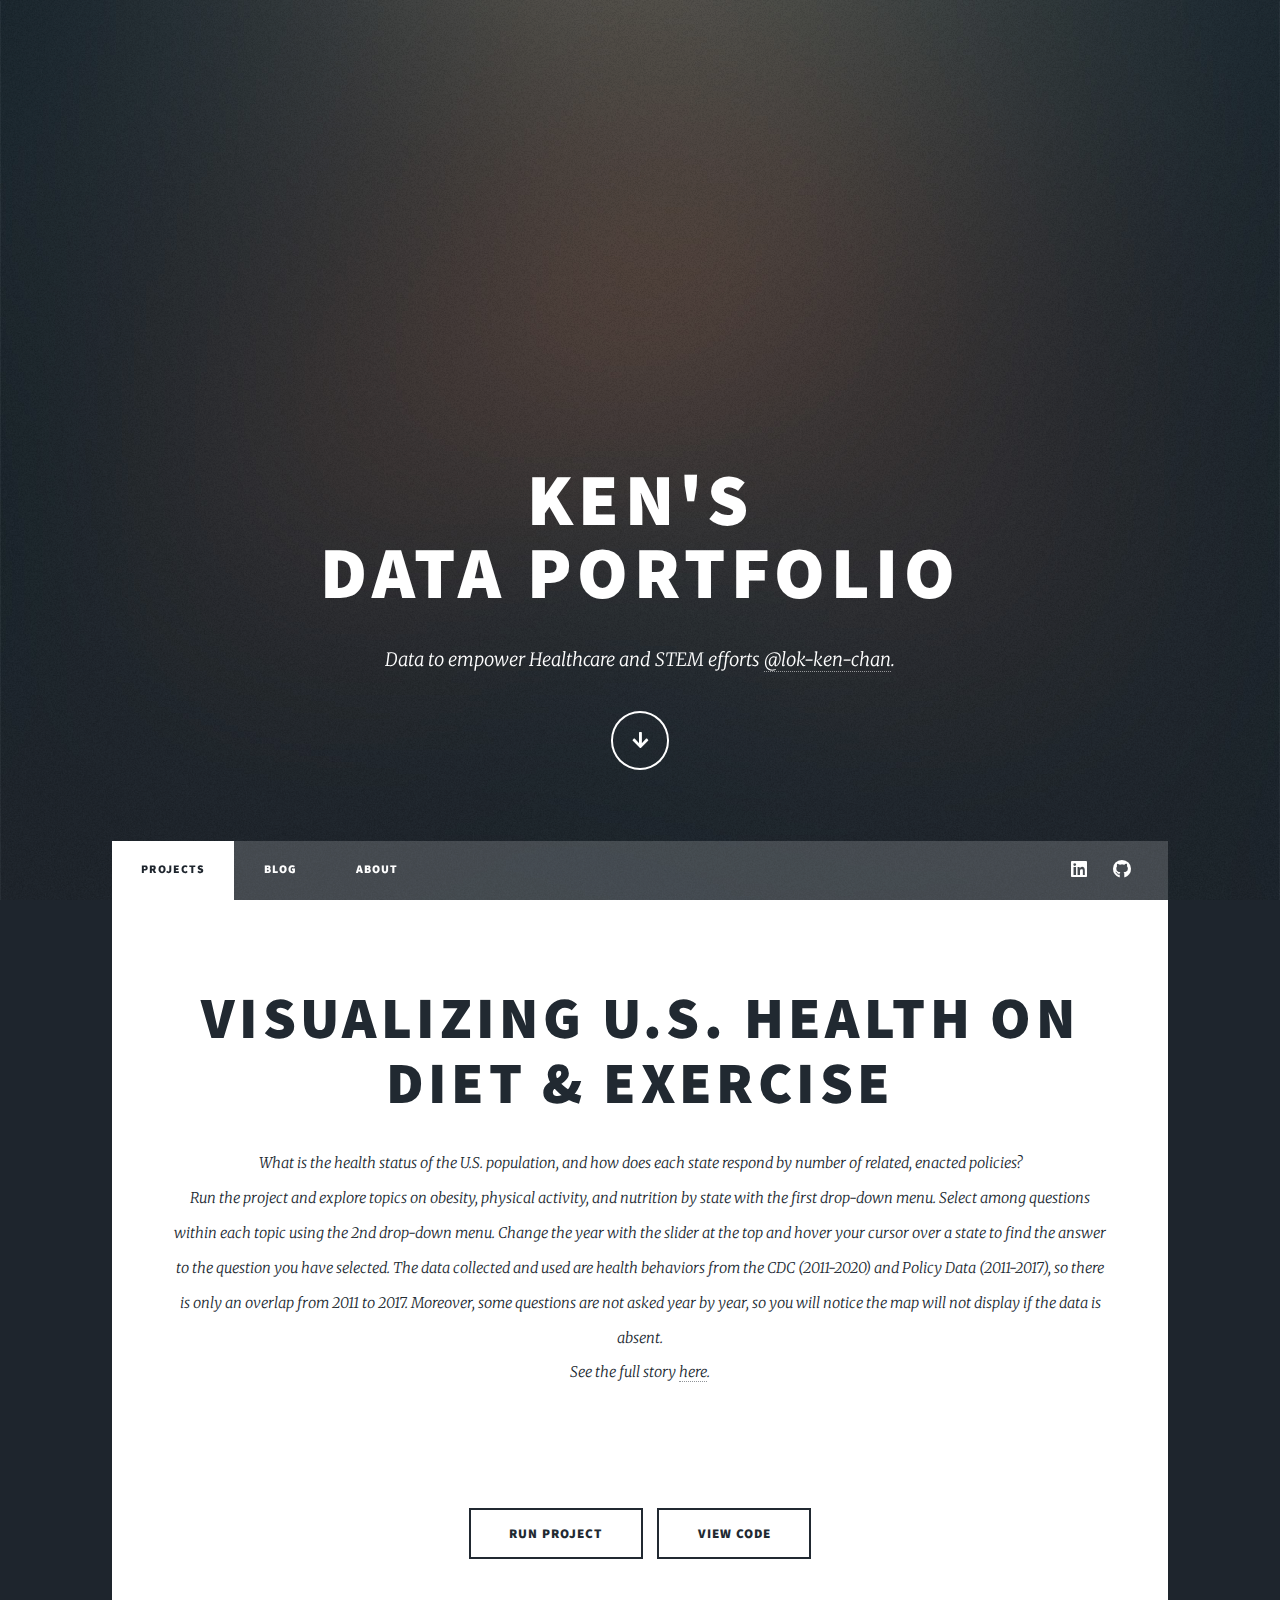
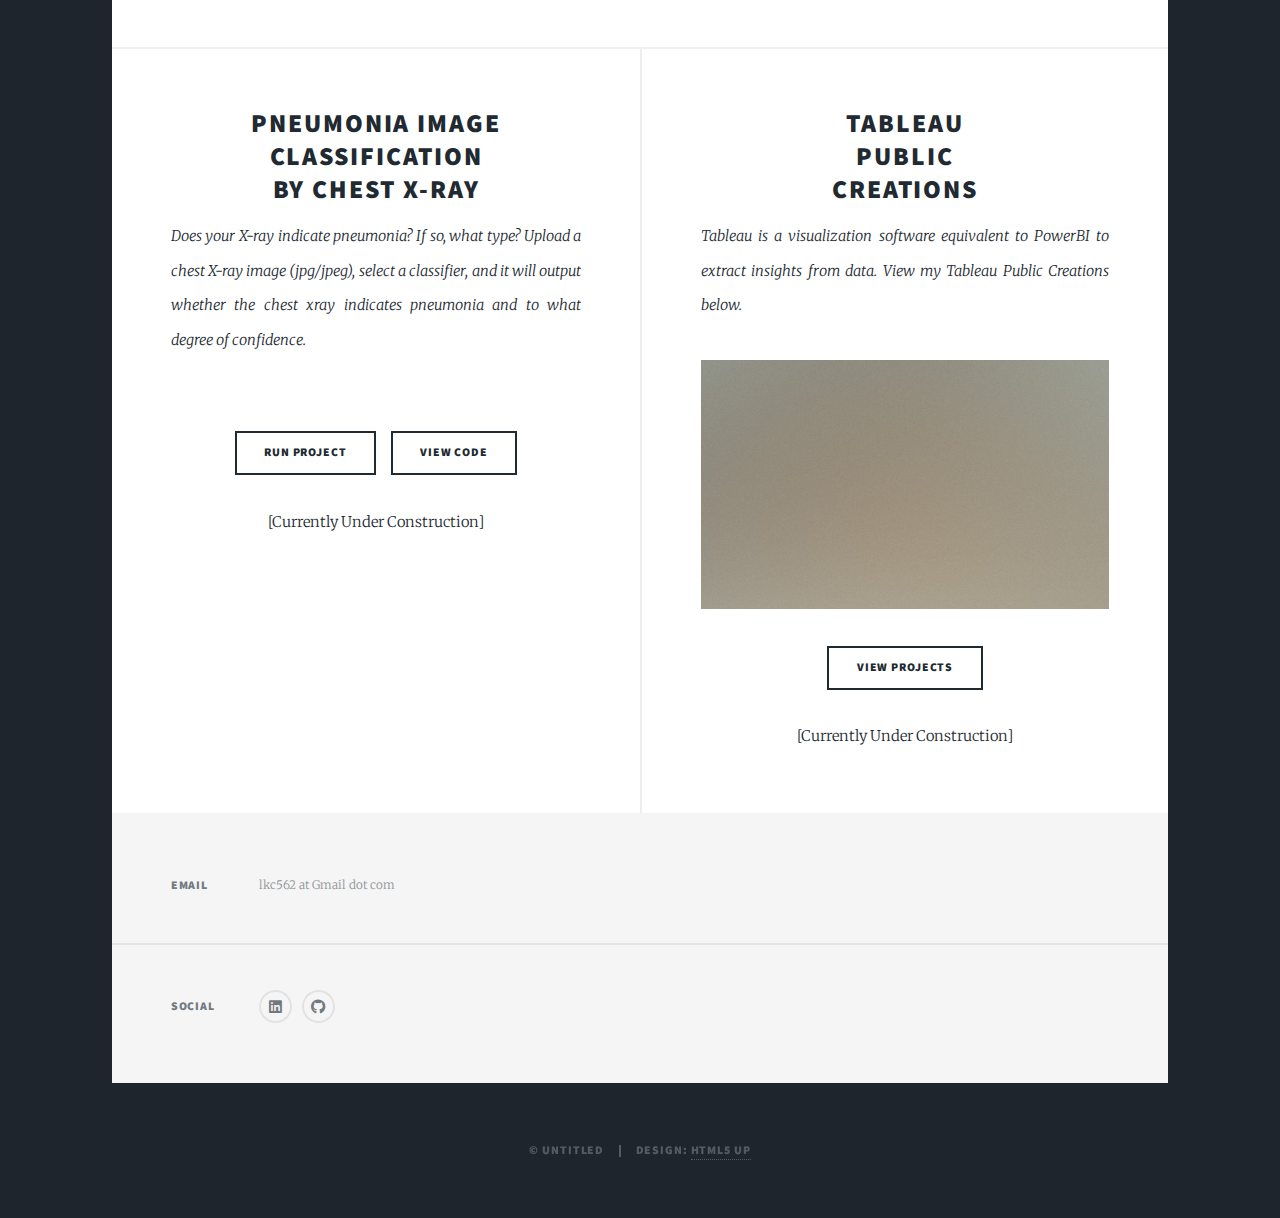
==== commit ffffdb01: "changed status on Xray application" ====
--- a/index.html
+++ b/index.html
@@ -10,6 +10,14 @@
 		<meta charset="utf-8" />
 		<meta name="viewport" content="width=device-width, initial-scale=1, user-scalable=no" />
 		<link rel="stylesheet" href="assets/css/main.css" />
+		<script id="MathJax-script" async src="https://cdn.jsdelivr.net/npm/mathjax@3/es5/tex-mml-chtml.js"></script>
+		<script>
+			MathJax = {
+				tex: {
+					inlineMath: [["$","$"],["\\(","\\)"]]
+				}
+		}
+		</script>
 		<noscript><link rel="stylesheet" href="assets/css/noscript.css" /></noscript>
 	</head>
 	<body class="is-preload">
@@ -29,7 +37,7 @@
 
 				<!-- Header -->
 					<header id="header">
-						<a href="https://kenudata.blogspot.com/" class="logo">Ken you Data?</a>
+						<a href="blog.html" class="logo">Ken you Data?</a>
 					</header>
 
 				<!-- Nav -->
@@ -37,6 +45,7 @@
 						<ul class="links">
 							<li class="active"><a href="index.html">Projects</a></li>
  							<li><a href="blog.html">Blog</a></li>
+							<li><a href="about.html">About</a></li>
 <!-- 							<li><a href="elements.html">Elements Reference</a></li> 
  -->						</ul>
 						<ul class="icons">
@@ -51,13 +60,19 @@
 						<!-- Featured Post -->
 							<article class="post featured">
 								<header class="major">
-									<h2><a href="https://github.com/lokkenchan/CDC_BehaviorPolicy_GeoPlot/blob/main/CDC%20Health%20Behavior%20Geo.ipynb">Visualizing U.S. Health on Diet & Exercise</a></h2>
-									<p>I merged a CDC dataset on health behaviors and a dataset on health-related legislation to visualize the connection between health and the actions of law
-										 via choropleth map .</p>
+									<h2>Visualizing U.S. Health on Diet & Exercise</h2>
+									<p>What is the health status of the U.S. population, and how does each state respond by number of related, enacted policies?</br>
+									Run the project and explore topics on obesity, physical activity, and nutrition by state with the first drop-down menu. 
+									Select among questions within each topic using the 2nd drop-down menu.
+									Change the year with the slider at the top and hover your cursor over a state to find the answer to the question you have selected. 
+									The data collected and used are health behaviors from the CDC (2011-2020) and Policy Data (2011-2017), so there is only an overlap from 2011 to 2017. 
+									Moreover, some questions are not asked year by year, so you will notice the map will not display if the data is absent.</br>  
+									See the full story <a href="https://github.com/lokkenchan/CDC_BehaviorPolicy_GeoPlot/blob/main/README.md">here</a>.</p>
 								</header>
-								<a href="https://github.com/lokkenchan/CDC_BehaviorPolicy_GeoPlot/blob/main/CDC%20Health%20Behavior%20Geo.ipynb" class="image main"><img src="images/CDCmap.png" alt="" /></a>
+								<a href="https://cdc-health-policy-choropleth.onrender.com/" class="image main"><img src="images/CDCmap.png" alt="" /></a>
 								<ul class="actions special">
-									<li><a href="https://github.com/lokkenchan/CDC_BehaviorPolicy_GeoPlot/blob/main/CDC%20Health%20Behavior%20Geo.ipynb" class="button large">View Project</a></li>
+									<li><a href="https://cdc-health-policy-choropleth.onrender.com/" class="button large">Run Project</a></li>
+									<li><a href="https://github.com/lokkenchan/CDC_BehaviorPolicy_GeoPlot/blob/main/CDC%20Health%20Behavior%20Geo.ipynb" class="button large">View Code</a></li>
 								</ul>
 							</article>
 
@@ -65,26 +80,29 @@
 							<section class="posts">
 								<article>
 									<header>
-										<h2><a href="#">Sed magna<br />
-										ipsum faucibus</a></h2>
+										<h2>Pneumonia Image Classification <br> by Chest X-Ray </h2>
+										<p>Does your X-ray indicate pneumonia? If so, what type? Upload a chest X-ray image (jpg/jpeg), select a classifier, and it will output whether the chest xray indicates pneumonia and to what degree of confidence.</p>
 									</header>
-									<a href="#" class="image fit"><img src="images/pic02.jpg" alt="" /></a>
-									<p>Donec eget ex magna. Interdum et malesuada fames ac ante ipsum primis in faucibus. Pellentesque venenatis dolor imperdiet dolor mattis sagittis magna etiam.</p>
+									<a href="#" class="image fit"><img src="images/person30_bacteria_155.jpeg" alt="" /></a>
 									<ul class="actions special">
-										<li><a href="#" class="button">View Project</a></li>
+										<li><a href="#" class="button">Run Project</a></li>
+										<li><a href="https://github.com/lokkenchan/PNA_Classifier/blob/main/Pneumonia_Image_Classification_Capstone.ipynb" class="button">View Code</a></li>
 									</ul>
+									<p><center>[Currently Under Construction]</center></p>
 								</article>
 								<article>
 									<header>
-										<h2><a href="#">Primis eget<br />
-										imperdiet lorem</a></h2>
+										<h2>Tableau <br> Public <br> Creations</h2>
+										<p>Tableau is a visualization software equivalent to PowerBI to extract insights from data. 
+											View my Tableau Public Creations below.</p>
 									</header>
-									<a href="#" class="image fit"><img src="images/pic03.jpg" alt="" /></a>
-									<p>Donec eget ex magna. Interdum et malesuada fames ac ante ipsum primis in faucibus. Pellentesque venenatis dolor imperdiet dolor mattis sagittis magna etiam.</p>
+									<a href="https://public.tableau.com/app/profile/lok.ken.chan" class="image fit"><img src="images/pic02.jpg" alt="" /></a>
 									<ul class="actions special">
-										<li><a href="#" class="button">View Project</a></li>
+										<li><a href="https://public.tableau.com/app/profile/lok.ken.chan" class="button">View Projects</a></li>
 									</ul>
+									<p><center>[Currently Under Construction]</center></p>
 								</article>
+								
 								<!-- <article>
 									<header>
 										<span class="date">April 18, 2017</span>
@@ -148,12 +166,8 @@
 								<p>Frederick, MD</p>
 							</section> -->
 							<section>
-								<h3>Phone</h3>
-								<p><a href="#">(301) 378-4041</a></p>
-							</section>
-							<section>
 								<h3>Email</h3>
-								<p><a href="#">lkc562@gmail.com</a></p>
+								<p>lkc562 at Gmail dot com</p>
 							</section>
 							<section>
 								<h3>Social</h3>
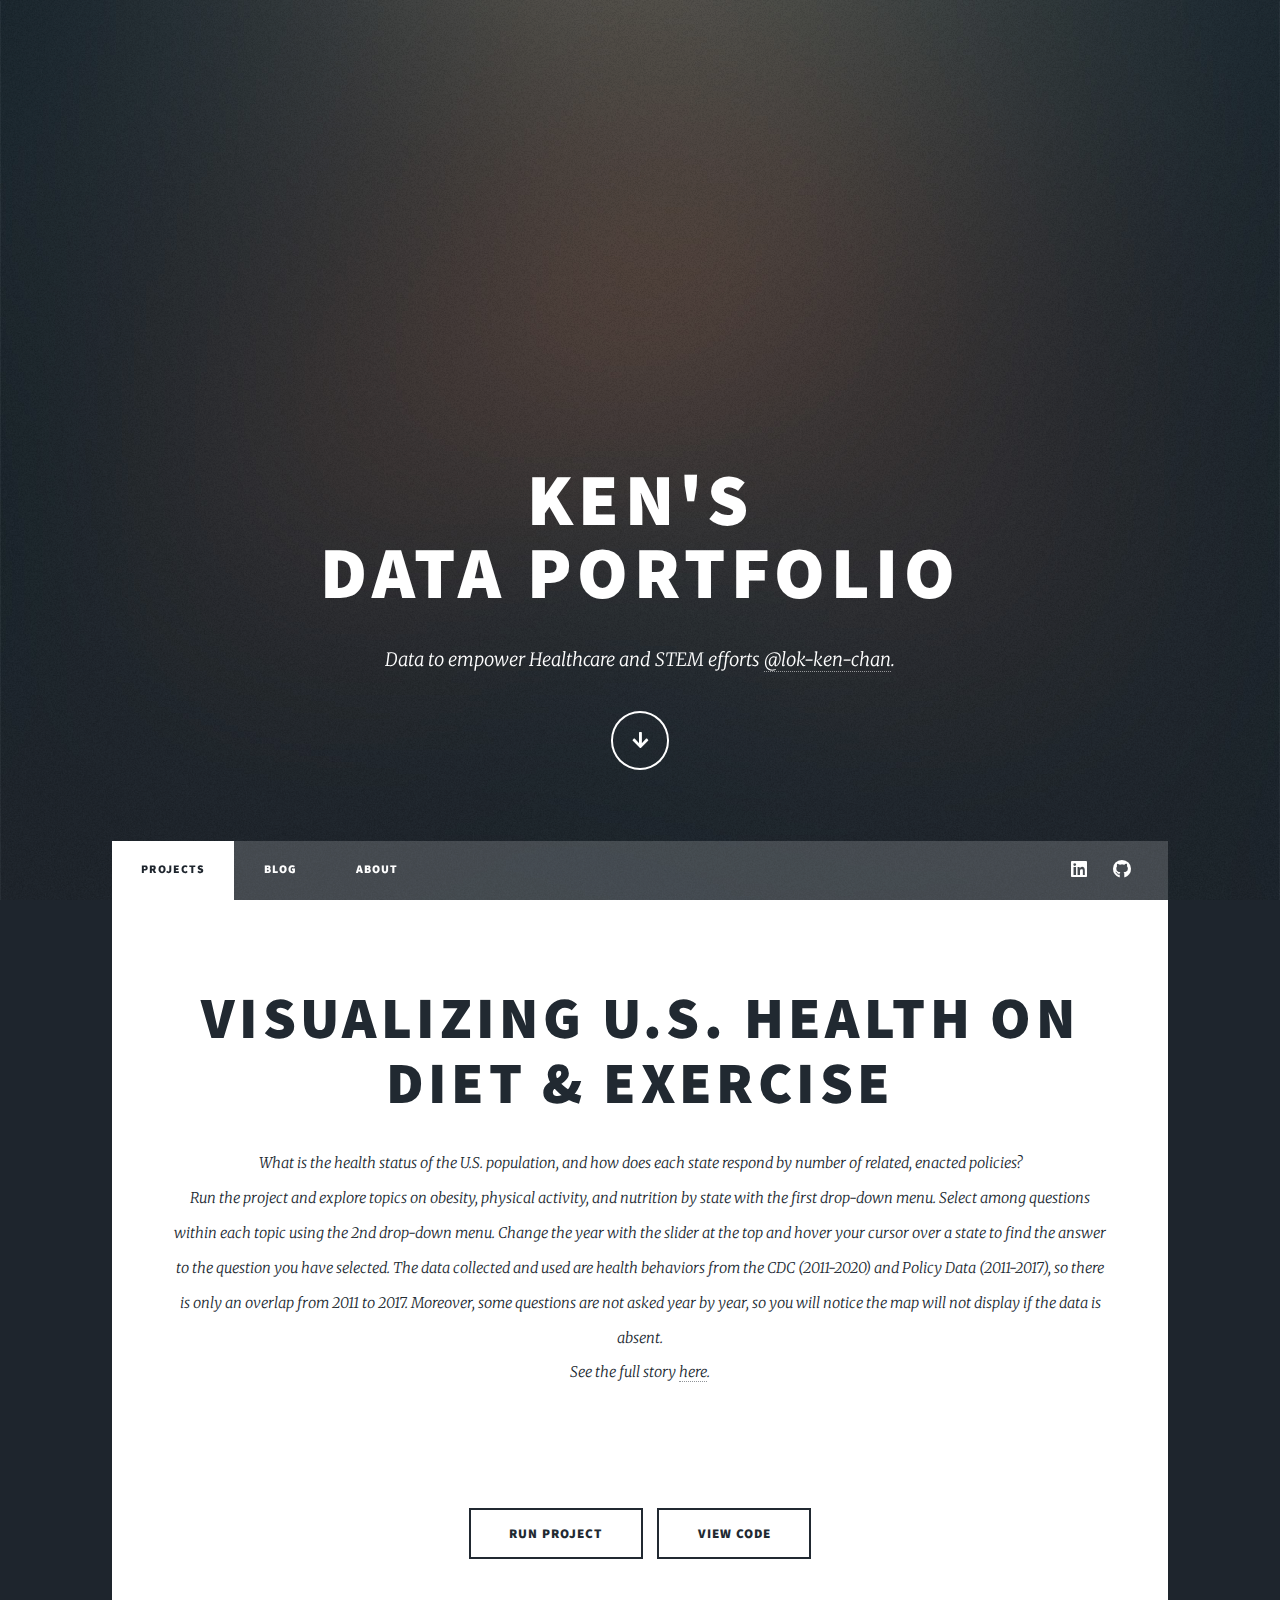
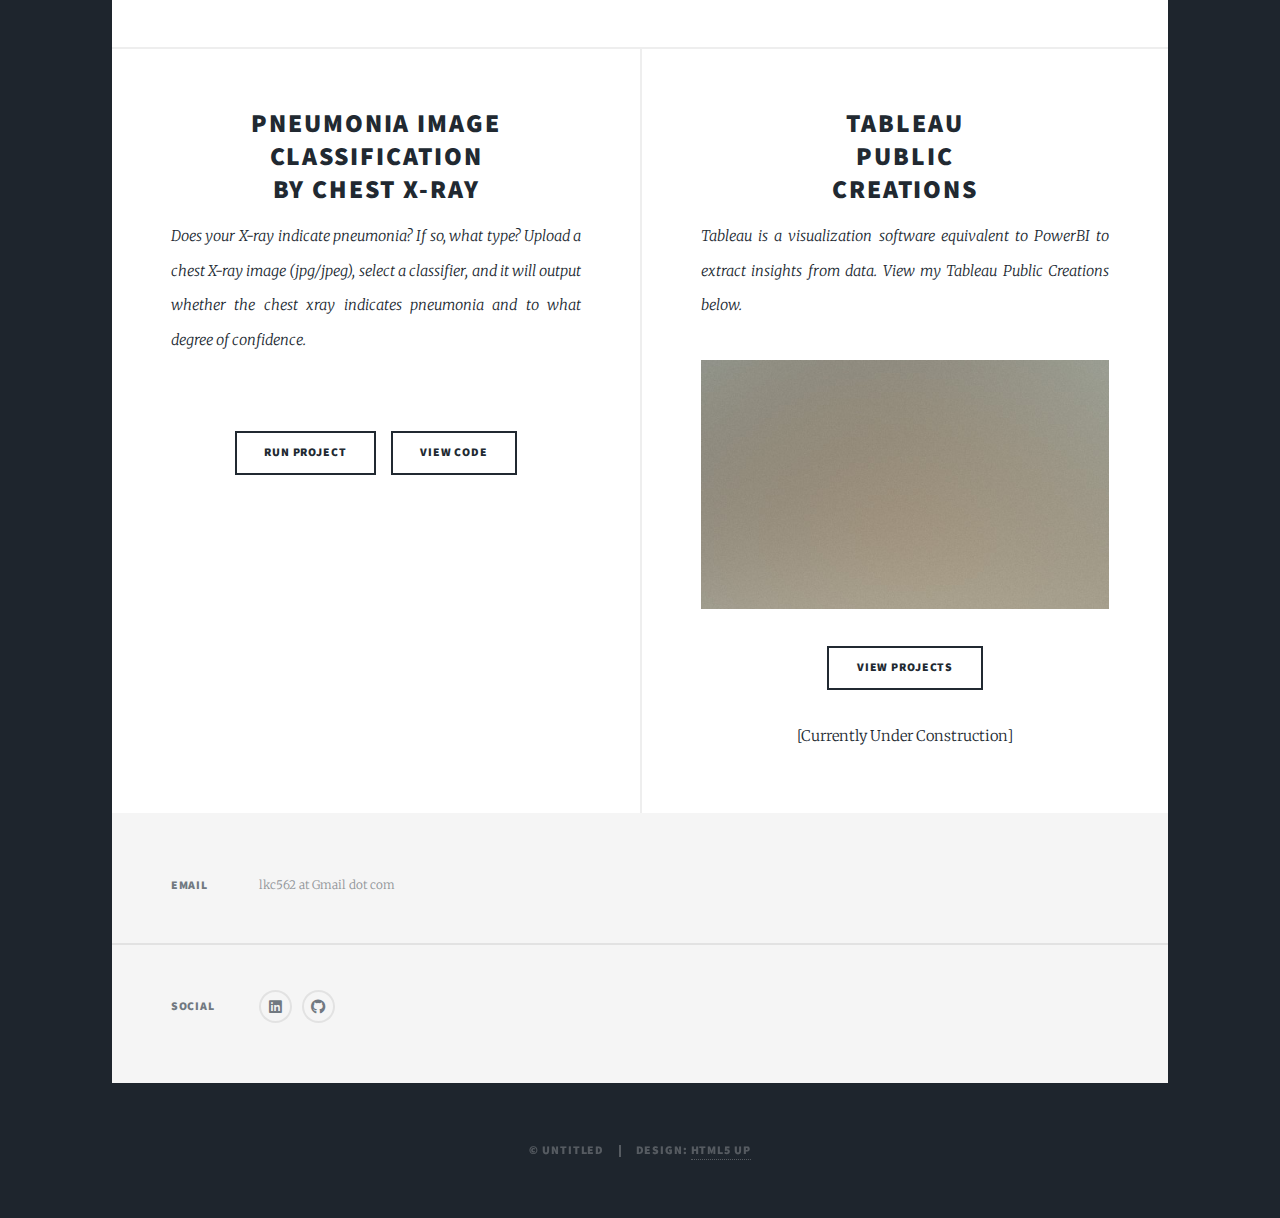
==== commit 40fd2d08: "changes to pna app to be available" ====
--- a/index.html
+++ b/index.html
@@ -83,12 +83,11 @@
 										<h2>Pneumonia Image Classification <br> by Chest X-Ray </h2>
 										<p>Does your X-ray indicate pneumonia? If so, what type? Upload a chest X-ray image (jpg/jpeg), select a classifier, and it will output whether the chest xray indicates pneumonia and to what degree of confidence.</p>
 									</header>
-									<a href="#" class="image fit"><img src="images/person30_bacteria_155.jpeg" alt="" /></a>
+									<a href="https://lokkenchan-pna-classifier-pna-app-ygl1p7.streamlit.app/" class="image fit"><img src="images/person30_bacteria_155.jpeg" alt="" /></a>
 									<ul class="actions special">
-										<li><a href="#" class="button">Run Project</a></li>
+										<li><a href="https://lokkenchan-pna-classifier-pna-app-ygl1p7.streamlit.app/" class="button">Run Project</a></li>
 										<li><a href="https://github.com/lokkenchan/PNA_Classifier/blob/main/Pneumonia_Image_Classification_Capstone.ipynb" class="button">View Code</a></li>
 									</ul>
-									<p><center>[Currently Under Construction]</center></p>
 								</article>
 								<article>
 									<header>
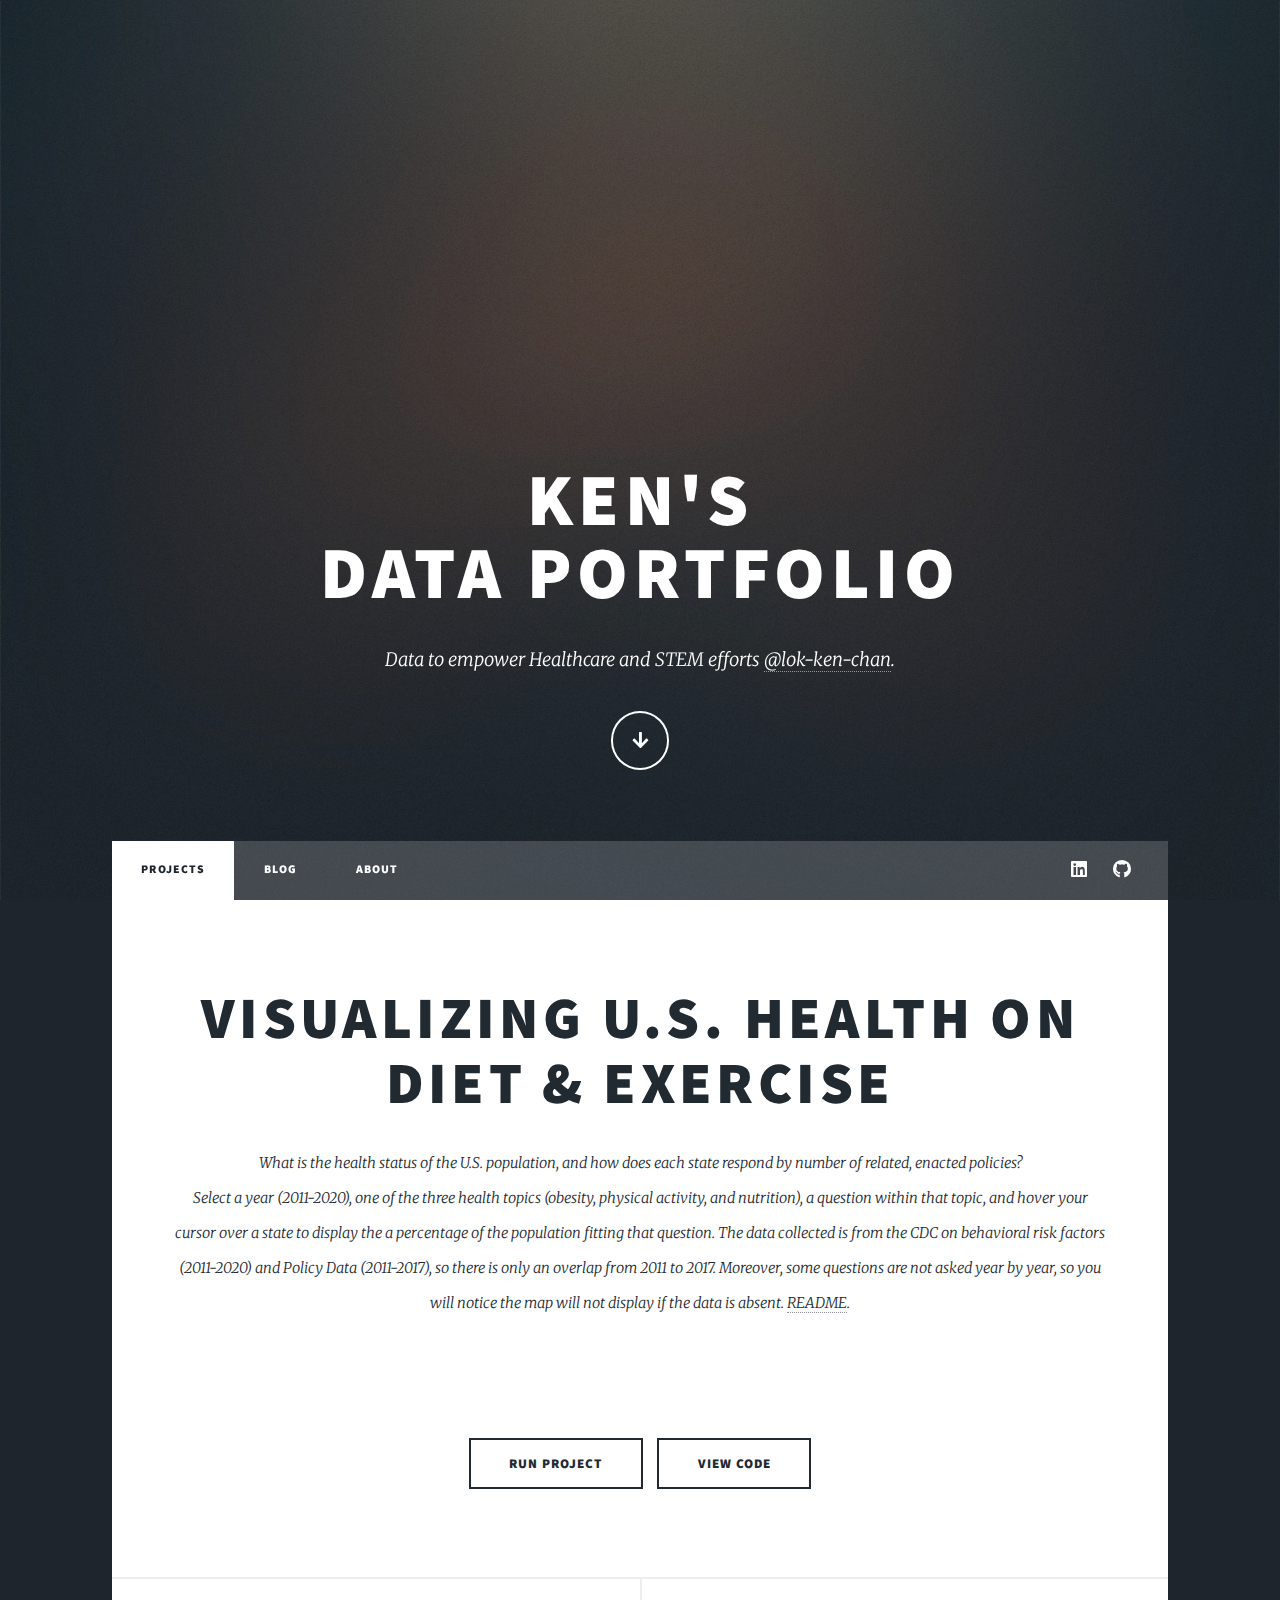
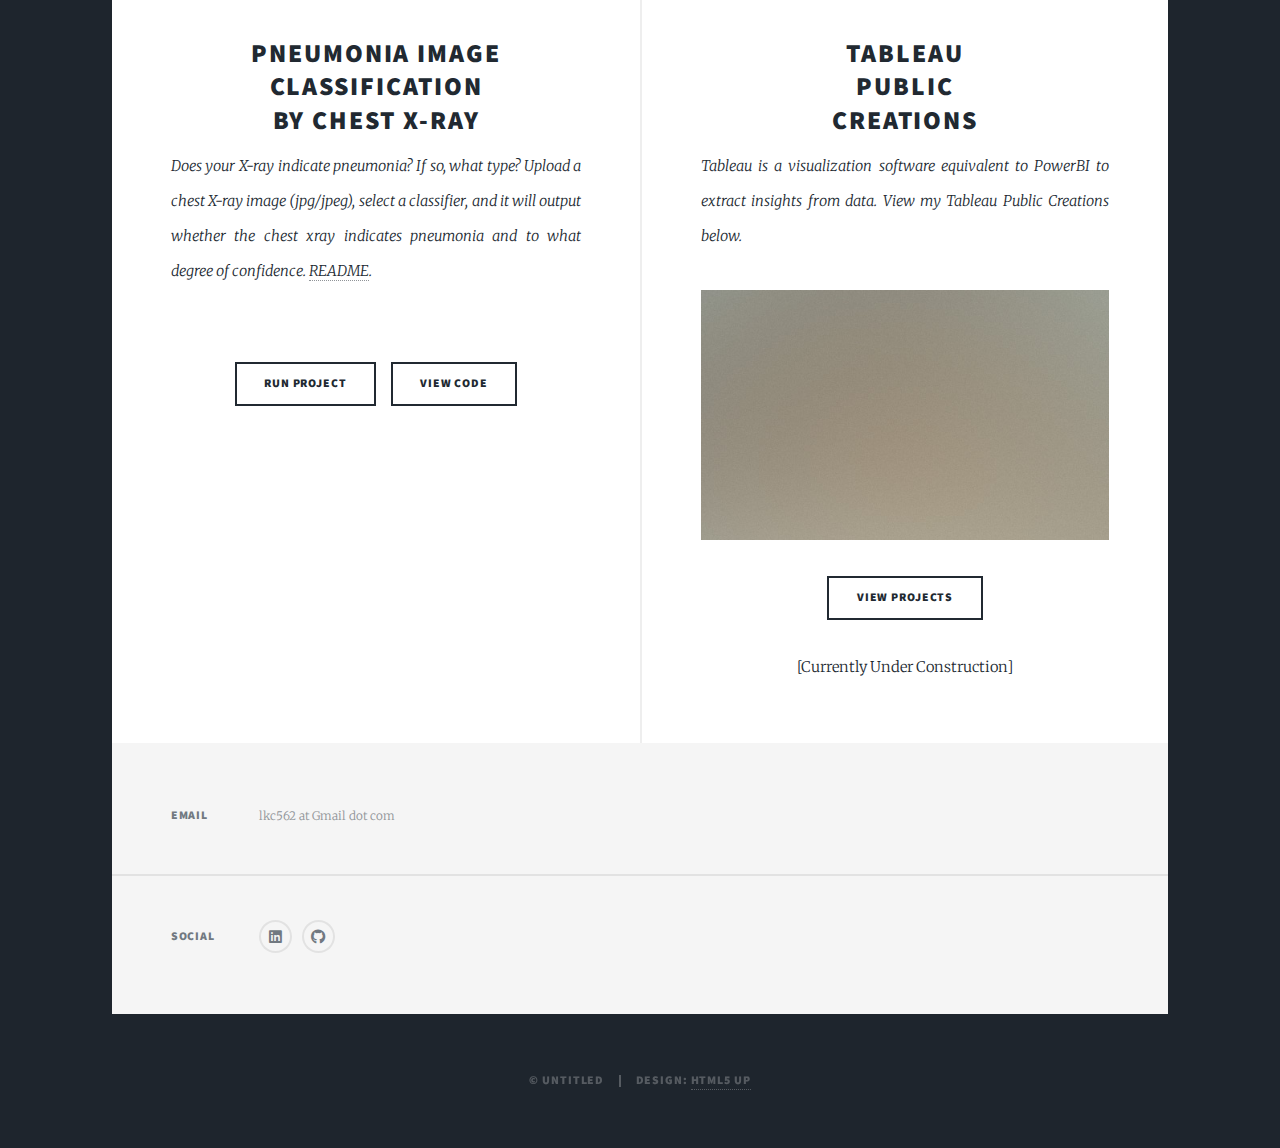
==== commit ac761129: "Attached readme, added image to about." ====
--- a/index.html
+++ b/index.html
@@ -62,12 +62,10 @@
 								<header class="major">
 									<h2>Visualizing U.S. Health on Diet & Exercise</h2>
 									<p>What is the health status of the U.S. population, and how does each state respond by number of related, enacted policies?</br>
-									Run the project and explore topics on obesity, physical activity, and nutrition by state with the first drop-down menu. 
-									Select among questions within each topic using the 2nd drop-down menu.
-									Change the year with the slider at the top and hover your cursor over a state to find the answer to the question you have selected. 
-									The data collected and used are health behaviors from the CDC (2011-2020) and Policy Data (2011-2017), so there is only an overlap from 2011 to 2017. 
-									Moreover, some questions are not asked year by year, so you will notice the map will not display if the data is absent.</br>  
-									See the full story <a href="https://github.com/lokkenchan/CDC_BehaviorPolicy_GeoPlot/blob/main/README.md">here</a>.</p>
+									Select a year (2011-2020), one of the three health topics (obesity, physical activity, and nutrition), a question within that topic, and
+									hover your cursor over a state to display the a percentage of the population fitting that question. The data collected is from the CDC on behavioral risk factors (2011-2020) 
+									and Policy Data (2011-2017), so there is only an overlap from 2011 to 2017. Moreover, some questions are not asked year by year, 
+									so you will notice the map will not display if the data is absent. <a href="https://github.com/lokkenchan/CDC_BehaviorPolicy_GeoPlot/blob/main/README.md">README</a>.</p>
 								</header>
 								<a href="https://cdc-health-policy-choropleth.onrender.com/" class="image main"><img src="images/CDCmap.png" alt="" /></a>
 								<ul class="actions special">
@@ -81,7 +79,8 @@
 								<article>
 									<header>
 										<h2>Pneumonia Image Classification <br> by Chest X-Ray </h2>
-										<p>Does your X-ray indicate pneumonia? If so, what type? Upload a chest X-ray image (jpg/jpeg), select a classifier, and it will output whether the chest xray indicates pneumonia and to what degree of confidence.</p>
+										<p>Does your X-ray indicate pneumonia? If so, what type? Upload a chest X-ray image (jpg/jpeg), 
+											select a classifier, and it will output whether the chest xray indicates pneumonia and to what degree of confidence. <a href="https://github.com/lokkenchan/PNA_Classifier#readme">README</a>.</p> 
 									</header>
 									<a href="https://lokkenchan-pna-classifier-pna-app-ygl1p7.streamlit.app/" class="image fit"><img src="images/person30_bacteria_155.jpeg" alt="" /></a>
 									<ul class="actions special">
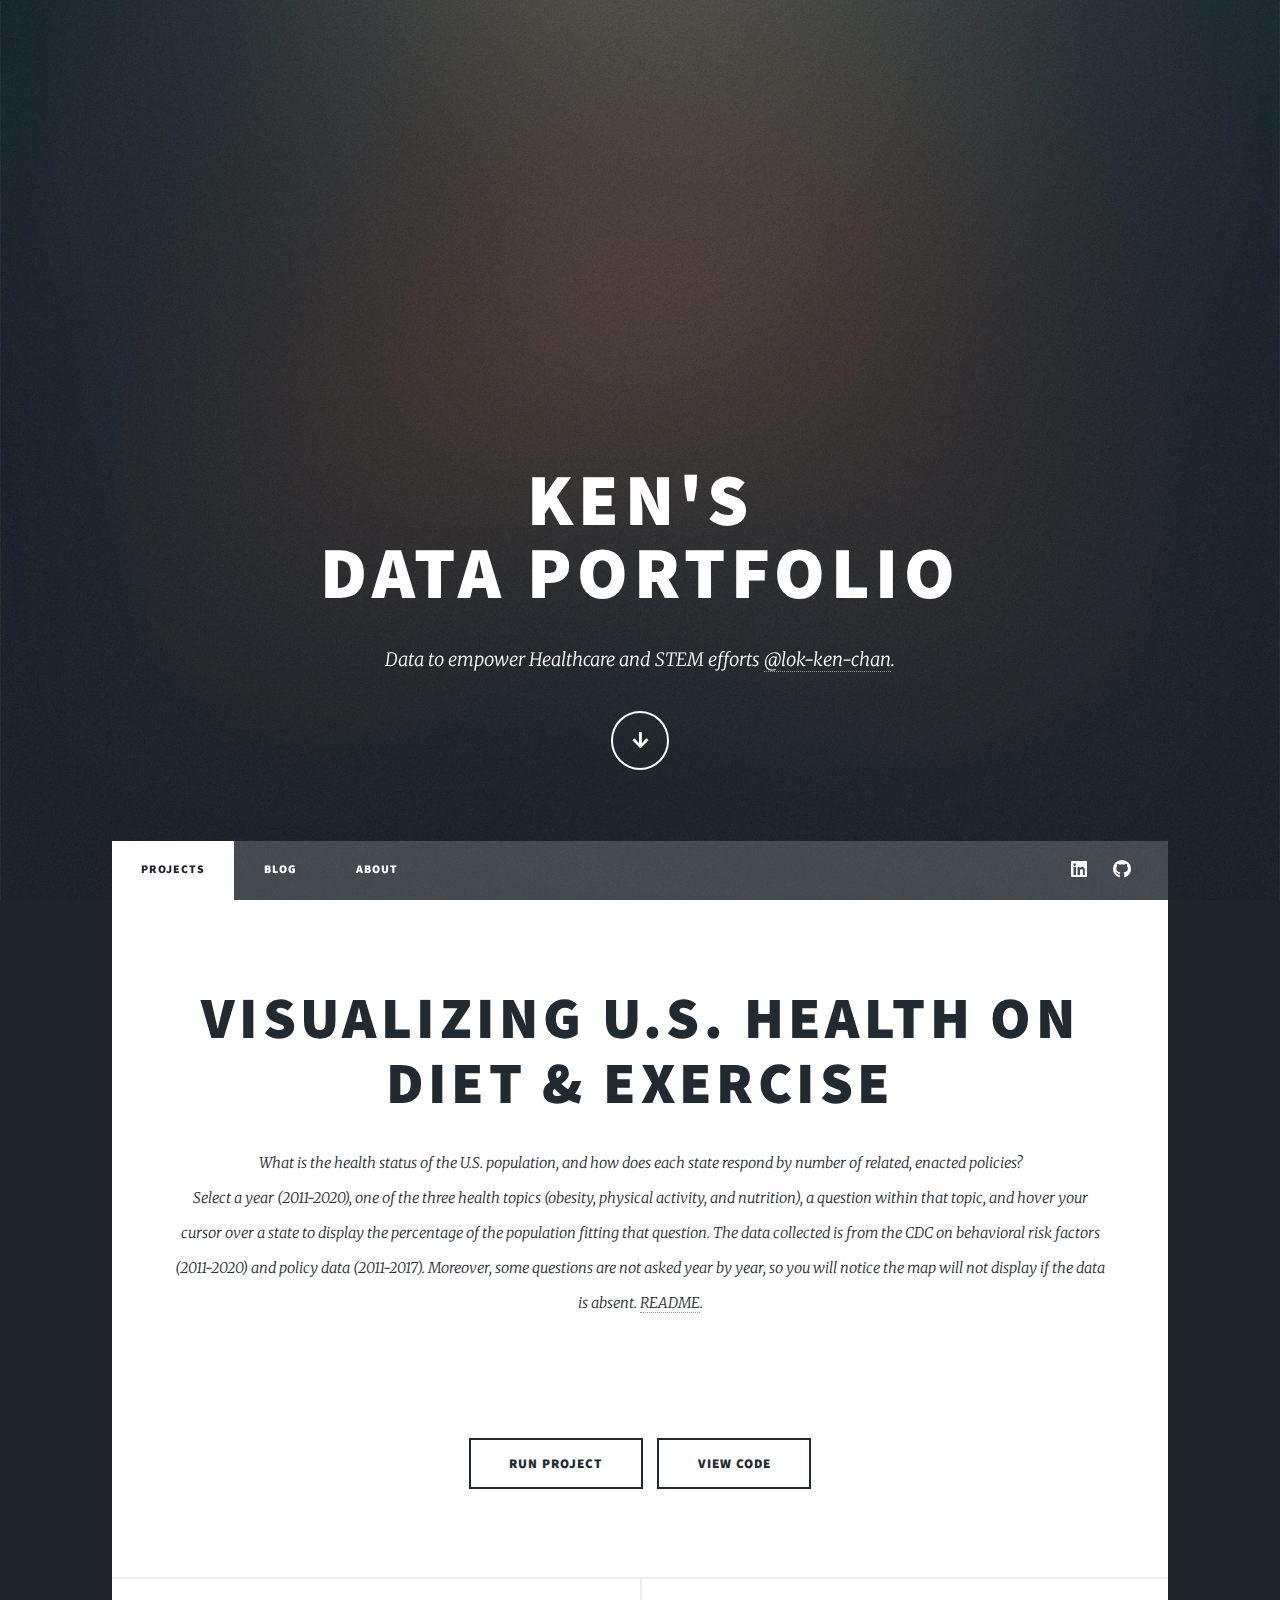
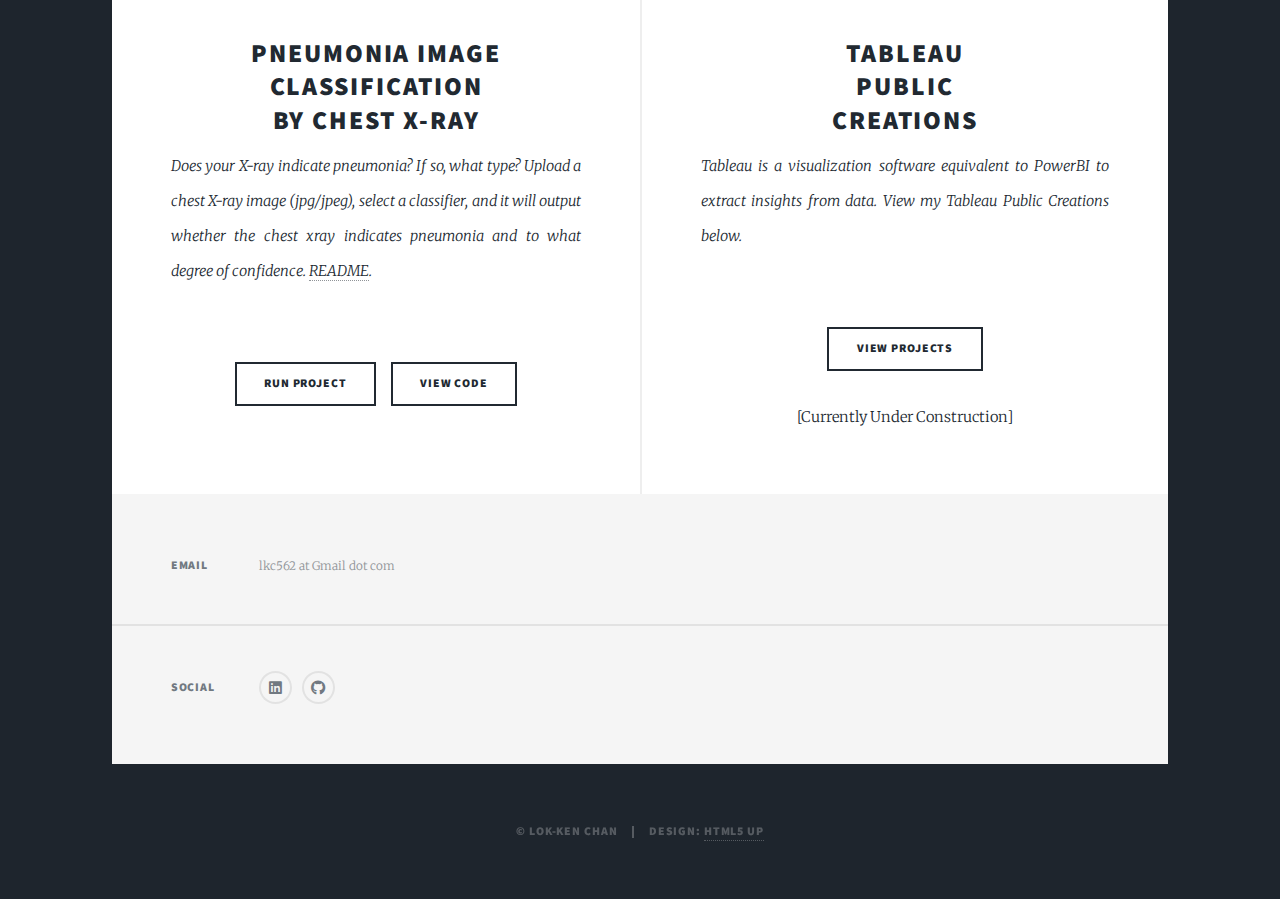
==== commit c326fe02: "Copy update at footer" ====
--- a/index.html
+++ b/index.html
@@ -63,8 +63,8 @@
 									<h2>Visualizing U.S. Health on Diet & Exercise</h2>
 									<p>What is the health status of the U.S. population, and how does each state respond by number of related, enacted policies?</br>
 									Select a year (2011-2020), one of the three health topics (obesity, physical activity, and nutrition), a question within that topic, and
-									hover your cursor over a state to display the a percentage of the population fitting that question. The data collected is from the CDC on behavioral risk factors (2011-2020) 
-									and Policy Data (2011-2017), so there is only an overlap from 2011 to 2017. Moreover, some questions are not asked year by year, 
+									hover your cursor over a state to display the percentage of the population fitting that question. The data collected is from the CDC on behavioral risk factors (2011-2020) 
+									and policy data (2011-2017). Moreover, some questions are not asked year by year, 
 									so you will notice the map will not display if the data is absent. <a href="https://github.com/lokkenchan/CDC_BehaviorPolicy_GeoPlot/blob/main/README.md">README</a>.</p>
 								</header>
 								<a href="https://cdc-health-policy-choropleth.onrender.com/" class="image main"><img src="images/CDCmap.png" alt="" /></a>
@@ -94,7 +94,7 @@
 										<p>Tableau is a visualization software equivalent to PowerBI to extract insights from data. 
 											View my Tableau Public Creations below.</p>
 									</header>
-									<a href="https://public.tableau.com/app/profile/lok.ken.chan" class="image fit"><img src="images/pic02.jpg" alt="" /></a>
+									<a href="https://public.tableau.com/app/profile/lok.ken.chan" class="image fit"><img src="images/Tableau_logo.png" alt="" /></a>
 									<ul class="actions special">
 										<li><a href="https://public.tableau.com/app/profile/lok.ken.chan" class="button">View Projects</a></li>
 									</ul>
@@ -179,7 +179,7 @@
 
 				<!-- Copyright -->
 					<div id="copyright">
-						<ul><li>&copy; Untitled</li><li>Design: <a href="https://html5up.net">HTML5 UP</a></li></ul>
+						<ul><li>&copy; Lok-Ken Chan</li><li>Design: <a href="https://html5up.net">HTML5 UP</a></li></ul>
 					</div>
 
 			</div>
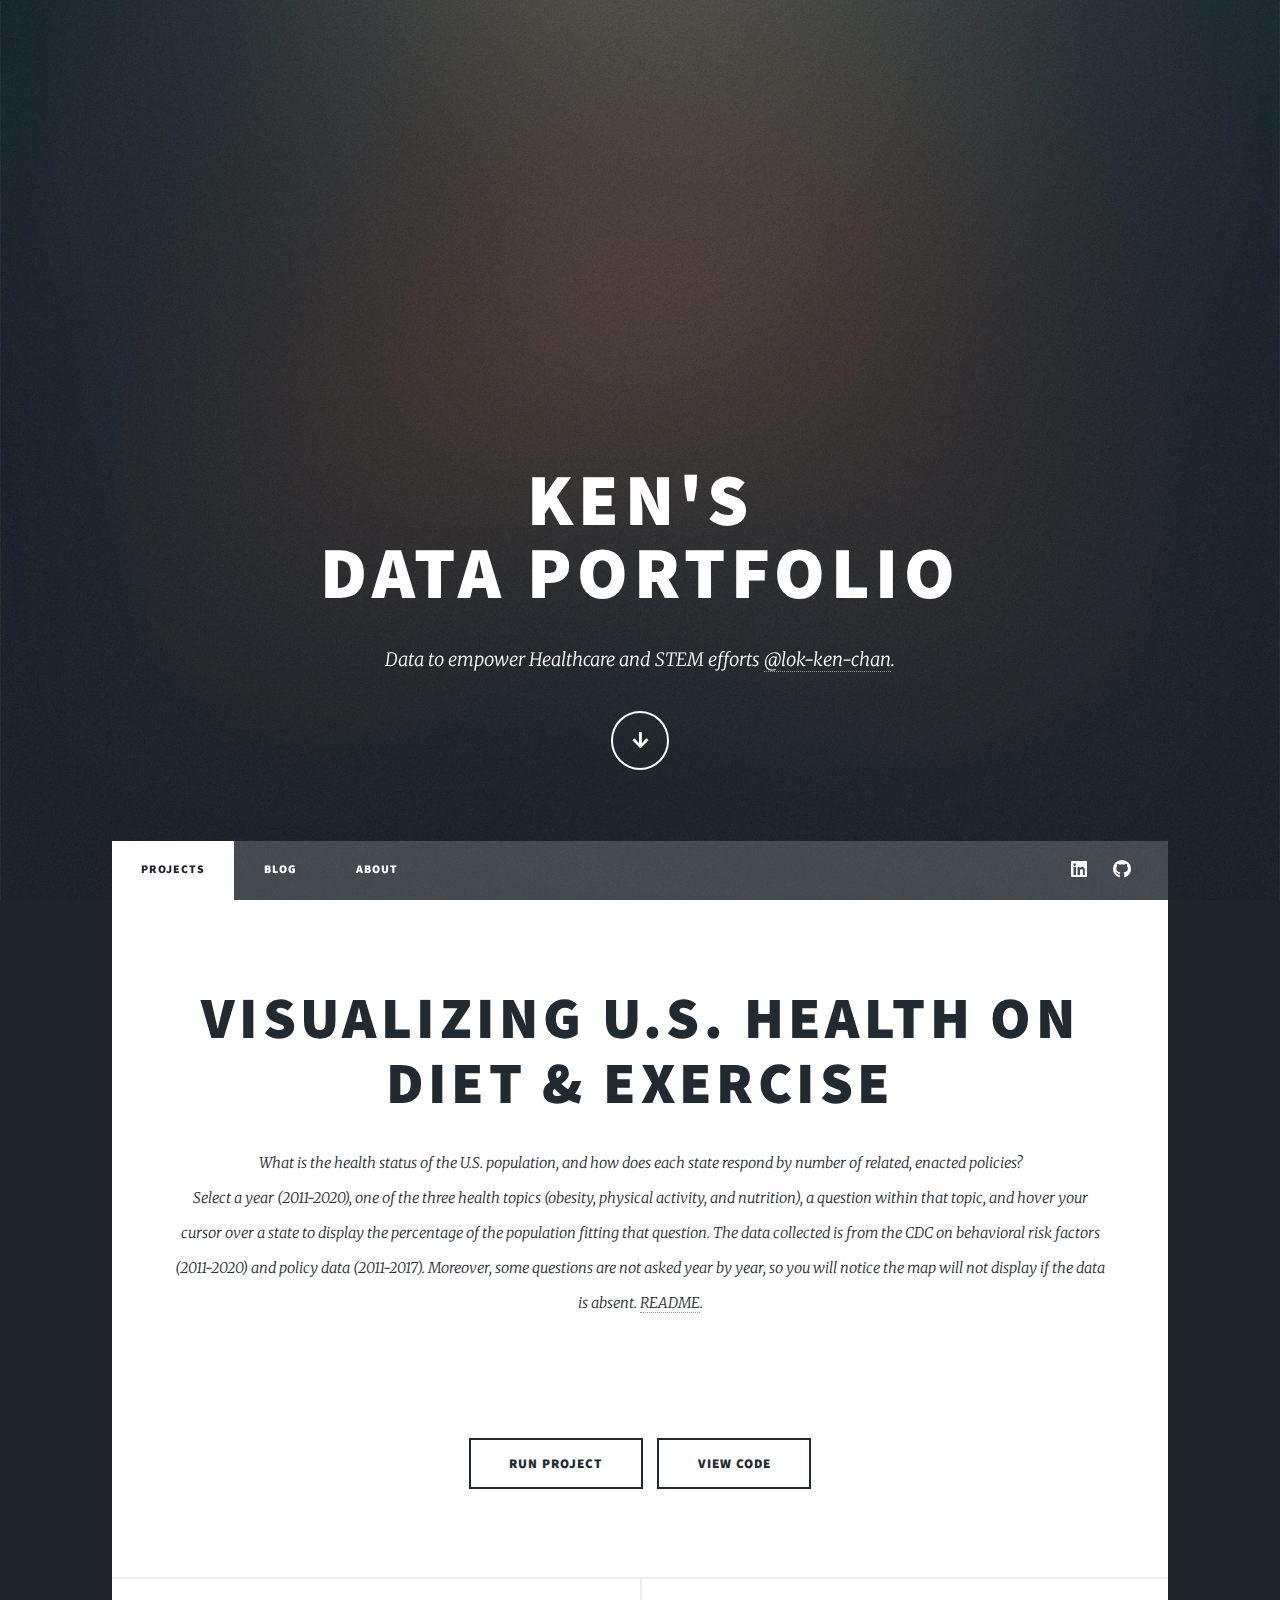
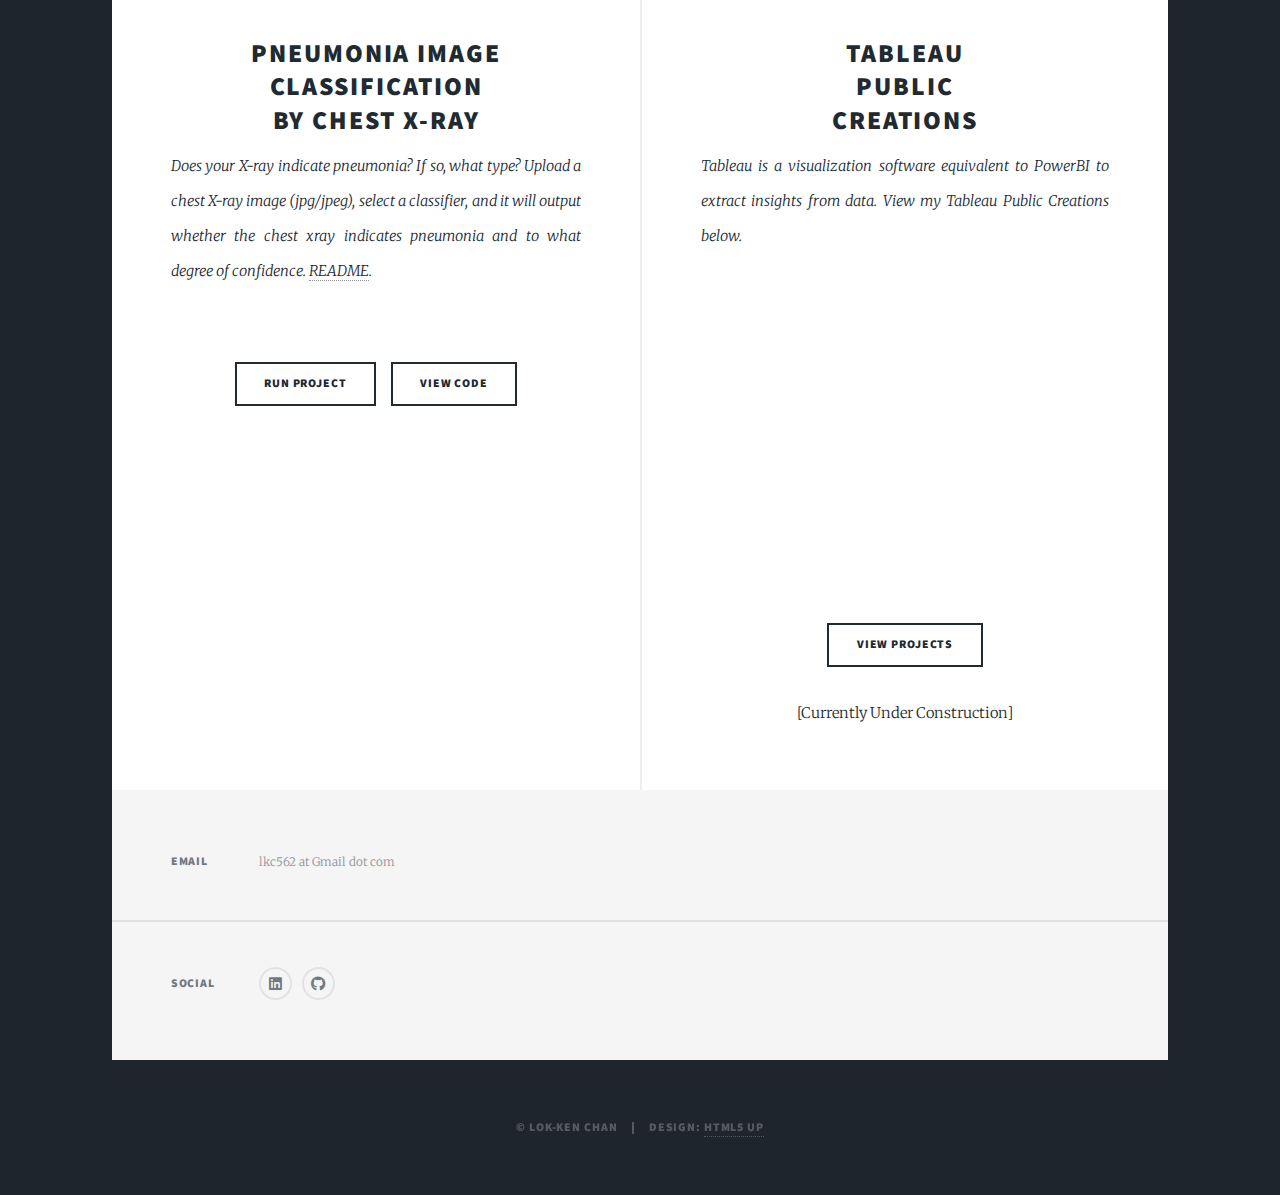
==== commit 71e968c8: "resizing tableau image" ====
--- a/index.html
+++ b/index.html
@@ -19,6 +19,20 @@
 		}
 		</script>
 		<noscript><link rel="stylesheet" href="assets/css/noscript.css" /></noscript>
+		<!--Customization of lone images-->
+		<style>
+			img {
+				max-width:100%;
+				max-height:100%;
+			}
+			.picture1 {
+				width: 300px;
+				height: 300px;
+				margin-left: auto;
+				margin-right: auto;
+				margin-bottom: 40px;
+			}
+		</style>
 	</head>
 	<body class="is-preload">
 
@@ -94,11 +108,11 @@
 										<p>Tableau is a visualization software equivalent to PowerBI to extract insights from data. 
 											View my Tableau Public Creations below.</p>
 									</header>
-									<a href="https://public.tableau.com/app/profile/lok.ken.chan" class="image fit"><img src="images/Tableau_logo.png" alt="" /></a>
+									<div class="picture1"><a href="https://public.tableau.com/app/profile/lok.ken.chan" class="image fit"><img src="images/Tableau_logo.png" alt="" /></a></div>
 									<ul class="actions special">
 										<li><a href="https://public.tableau.com/app/profile/lok.ken.chan" class="button">View Projects</a></li>
 									</ul>
-									<p><center>[Currently Under Construction]</center></p>
+										<p><center>[Currently Under Construction]</center></p>
 								</article>
 								
 								<!-- <article>
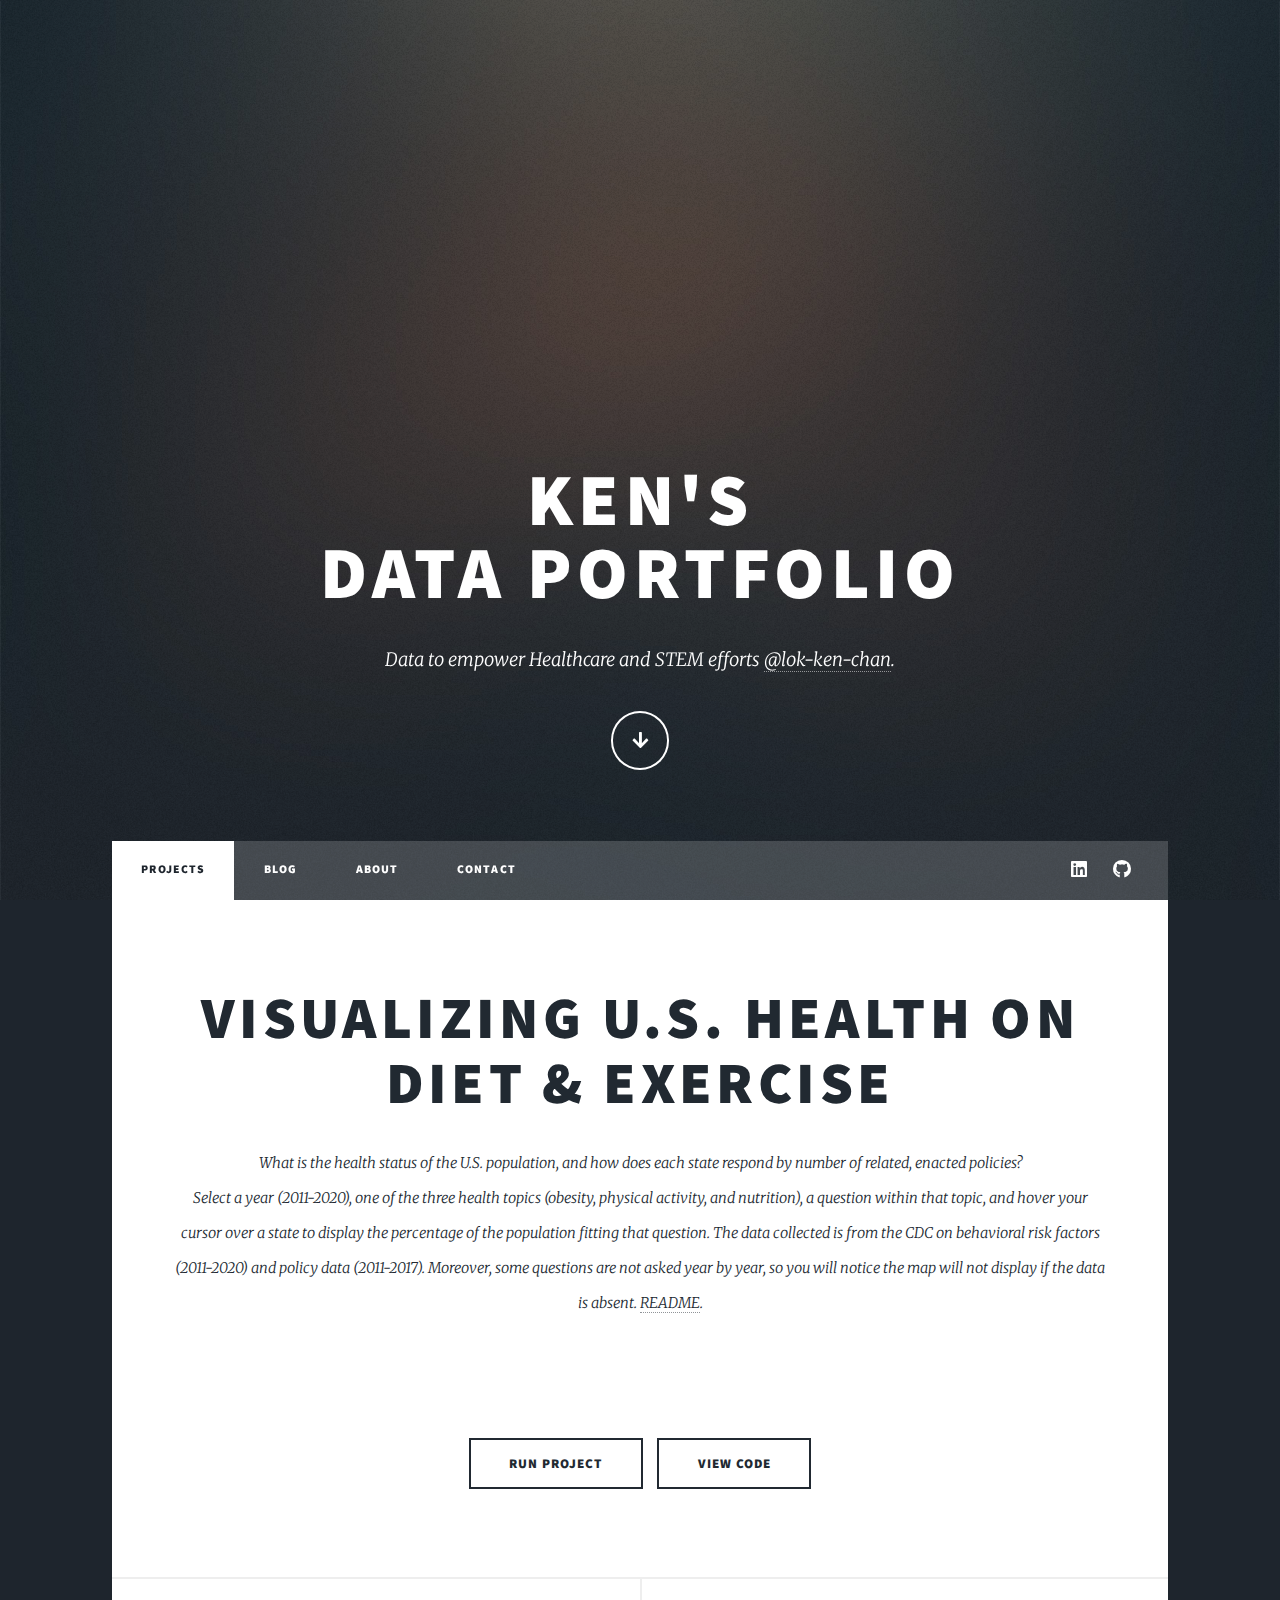
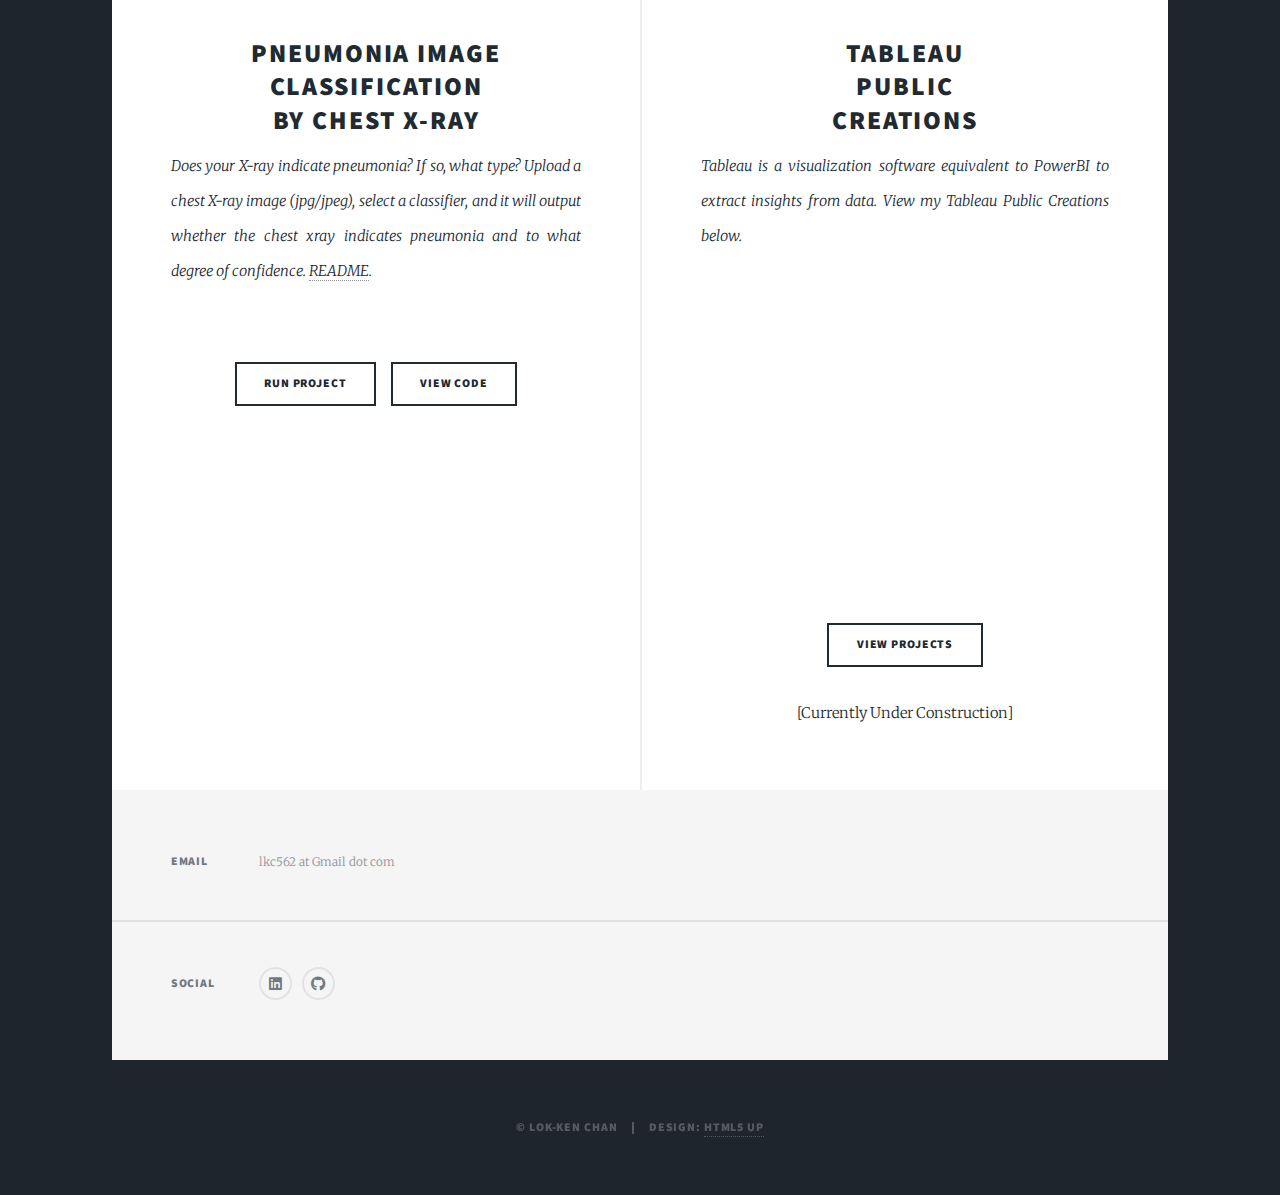
==== commit 36232a0c: "contact page-testing" ====
--- a/index.html
+++ b/index.html
@@ -60,7 +60,8 @@
 							<li class="active"><a href="index.html">Projects</a></li>
  							<li><a href="blog.html">Blog</a></li>
 							<li><a href="about.html">About</a></li>
-<!-- 							<li><a href="elements.html">Elements Reference</a></li> 
+							<li><a href="contact.html">Contact</a></li>
+<!-- 						<li><a href="elements.html">Elements Reference</a></li> 
  -->						</ul>
 						<ul class="icons">
 							<li><a href="https://www.linkedin.com/in/lok-ken-chan/" class="icon brands alt fa-linkedin"><span class="label">LinkedIn</span></a></li>
